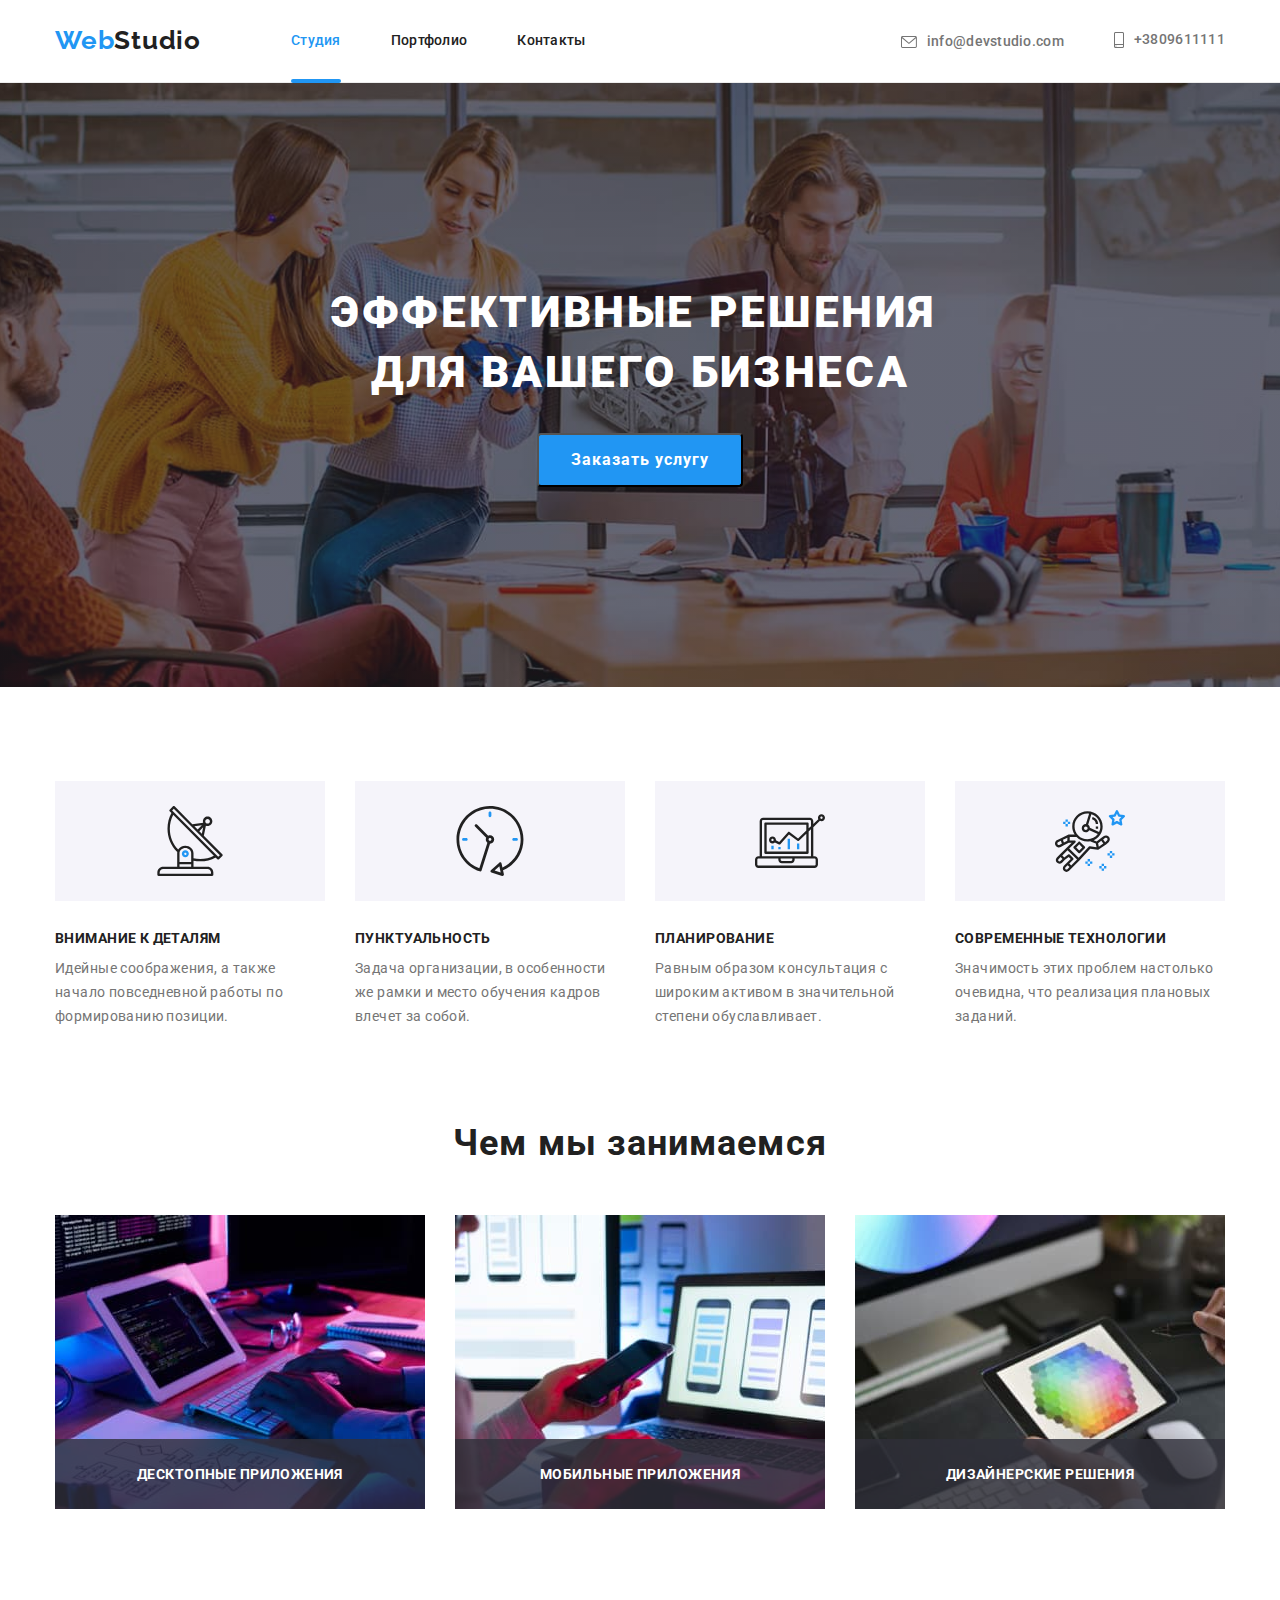
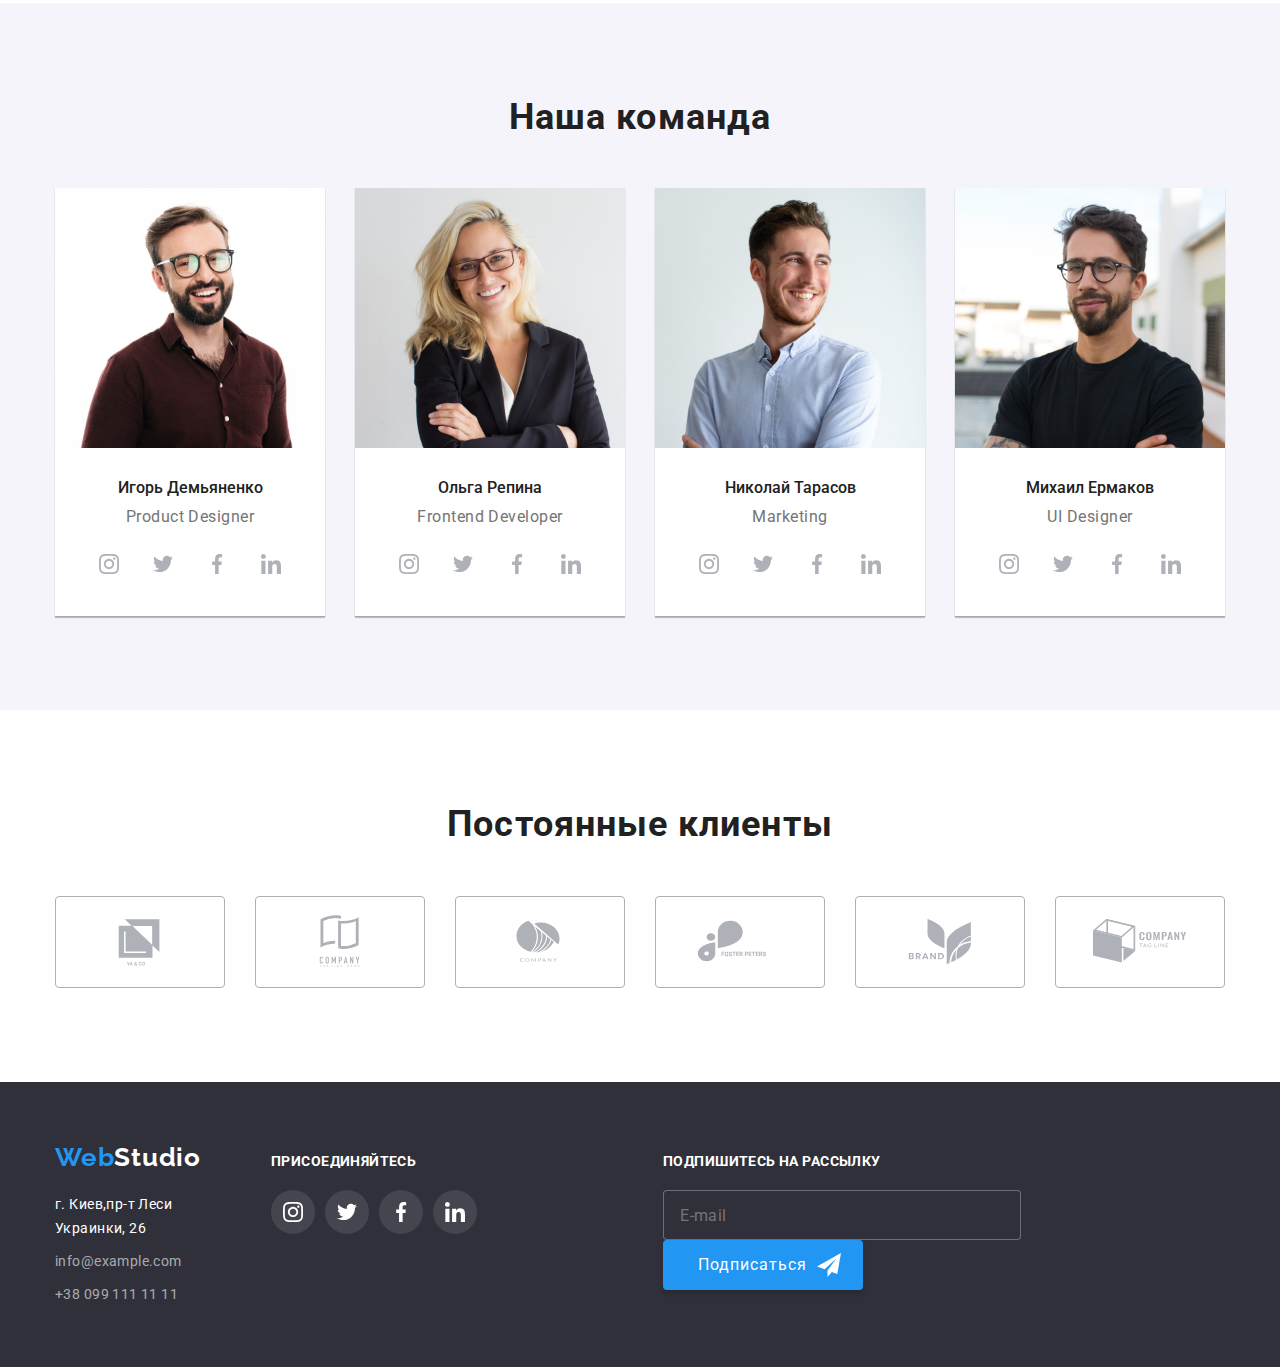
==== index.html @ 2781f8dc "Приводит в порядок код" ====
<!DOCTYPE html>
<html lang="ru">

<head>
    <link rel="stylesheet"
        href="https://fonts.googleapis.com/css2?family=Raleway:wght@700&family=Roboto:wght@400;500;700;900&display=swap" />
    <link rel="stylesheet"
        href="https://cdnjs.cloudflare.com/ajax/libs/modern-normalize/1.1.0/modern-normalize.min.css" />
    <link rel="stylesheet" href="./css/styles.css" />
    <meta charset="UTF-8">
    <meta http-equiv="X-UA-Compatible" content="IE=edge">
    <meta name="viewport" content="width=device-width, initial-scale=1.0">
    <title>Document</title>
</head>

<body>
    <!--Шапка сайта-->
    <header class="header">
        <div class="container container-header">
            <nav class="header-nav">
                <a class="header-link logo link" href="./">
                    <span class="logo-blu" lang="en">Web</span>
                    <span class="logo-black" lang="en">Studio</span></a>
                <ul class="header-one list">
                    <li class="header-list main"> <a class="header-link link link-nav current" href="./index.html">Студия</a>
                    </li>
                    <li class="header-list portfolio"> <a class="header-link link link-nav "
                            href="./portfolio.html">Портфолио</a></li>
                    <li class="header-list contacts"> <a class="header-link link link-nav" href="./contacts.html">Контакты</a>
                    </li>
                </ul>
            </nav>
            <ul class="header-info list">
                <li class="header-infolist">
                    <a class="header-mail link" href="meilto:info@devstudio.com">
                        <svg class="envelope" width="16" height="12">
                            <use href="./images/icons.svg#envelope"></use>
                        </svg>info@devstudio.com
                    </a>
                </li>
                <li class="header-infolist"> <a class="header-tel link" href="tel:+3809611111">
                        <svg class="smartphone" width="10" height="16">
                            <use href="./images/icons.svg#smartphone"></use>
                        </svg>+3809611111
                    </a>
                </li>
            </ul>
        </div>
    </header>

                           <!--Герой-->
    <main>
        <section class="section hero overlay">
            <div class="container "><h1 class="hero-title">Эффективные решения 
для вашего бизнеса</h1>
                <button class="button" type="button" data-modal-open>Заказать услугу</button>
        </div>
        </section>

        <!--Модальное окно-->
        <div class="backdrop is-hidden" data-modal>
            <div class="modal">
                <button class="btn-close" type="button" data-modal-close>
                    <svg class="close-window" width="18" height="18">
                        <use href="./images/icons.svg#close-window"></use>
                    </svg>
                </button>
<form action="#" class="modal-form">
    <p class="modal-title">Оставьте свои данные, мы вам перезвоним</p>
            <div class="modal-form-fild">
    <label for="modal-input-name" class="modal-for-label">Имя</label>
    <span class="input-wrap">
        <input type="text" id="modal-input-name" class="modal-for-input" name="name">
    <svg class="modal-form-icon" width="18" height="18">
        <use href="./images/icons.svg#person-black"></use>
    </svg>
    </span>
</div>
<div class="modal-form-fild">
    <label for="modal-input-tel" class="modal-for-label">Телефон</label>
    <span class="input-wrap">
    <input type="text" id="modal-input-tel" class="modal-for-input" name="tel">
    <svg class="modal-form-icon" width="18" height="18">
        <use href="./images/icons.svg#phone-black"></use>
    </svg>
    </span>
</div>
<div class="modal-form-fild">
    <label for="modal-input-email" class="modal-for-label">Почта</label>
    <span class="input-wrap">
    <input type="text" id="modal-input-email" class="modal-for-input" name="modal-email">
    <svg class="modal-form-icon" width="18" height="18">
        <use href="./images/icons.svg#email-black"></use>
    </svg>
    </span>
</div>
<div class="modal-form-fild">
    <label for="modal-comments" class="modal-for-label">Комментарий</label>
    <textarea name="comment" id="modal-comments" class="modal-for-comment" placeholder="Введите текст" cols="30" rows="10"></textarea>  
</div>
<div class="modal-form-fild policy">
    <input type="checkbox" class="checkbox visually-hidden" name="policy" id="check">
    <label for="check" class="label-check"> 
        <span class="check-icon">
            <svg class="modal-form-icon-check" width="11" height="8">
                <use href="./images/icons.svg#icon-check"></use>
            </svg>
            </span>Соглашаюсь с рассылкой и принимаю<a href="" class="policy-link"> Условия договора </a>
            </label>
</div>
<button class="btn-submit-modal" type="submit">
    <span class="btn-text-modal">Отправить</span>
</button>
</form>
            </div> 
    </div>
                        <!--Секции-->
        <section class="section best">
            <div class="container ">
                <h2 hidden class="title-best">Почему мы лучшие</h2>
            <ul class="best-work list">
                <li class="list-details best-list">
                    <div class="anten">
                        <svg class="anten-logo">
                            <use href="./images/icons.svg#antenna"></use>
                        </svg>
                    </div>
                    <h3 class="details third-title">Внимание к деталям</h3>
                    <p class="best-idea main-text">Идейные соображения, а также начало повседневной работы по формированию позиции.</p>
                </li>
                <li class="punctuality-list best-list">
                    <div class="time">
                        <svg class="time-logo">
                            <use href="./images/icons.svg#clock"></use>
                        </svg>
                    </div>
                    <h3 class="punctuality-title third-title">Пунктуальность</h3>
                    <p class="text-task main-text">Задача организации, в особенности же рамки и место обучения кадров влечет за собой.</p>
                </li>
                <li class="planning-list best-list">
                    <div class="computer">
                        <svg class="computer-logo">
                            <use href="./images/icons.svg#diagram"></use>
                        </svg>
                    </div>
                    <h3 class="planning-title third-title">Планирование</h3>
                    <p class="text-consultation main-text">Равным образом консультация с широким активом в значительной степени обуславливает.</p>
                </li>
                <li class="technologies-list best-list">
                    <div class="astronavt">
                        <svg class="astronavt-logo">
                            <use href="./images/icons.svg#astronaut"></use>
                        </svg>
                    </div>
                    <h3 class="technologies-title third-title">Современные технологии</h3>
                    <p class="text-obviously main-text">Значимость этих проблем настолько очевидна, что реализация плановых заданий.</p>
                </li>
            </ul>
            </div>
        </section>
        <!--       Чем мы занимаемся-->
        <section class="section about ">
            <div class=" container"><h2 class="about-title secondary-title">Чем мы занимаемся</h2>
            <ul class="about-list list">
                <li class="photo photo-desktop">
                    <img src="./images/img-1.jpg" alt="Программист пишет код" width="370" height="294">
                    <div class="desktop">
                        <p class="desktop-apps">Десктопные приложения</p>
                    </div>
                </li>
                <li class="photo photo-mobile">
                        <img src="./images/img-2.jpg" alt="Код адаптируют к мобильному приложению" width="370" height="294">
                    <div class="desktop">
                        <p class="desktop-apps">Мобильные приложения</p>
                    </div>
                </li>
                <li class="photo photo-disign">
                        <img src="./images/img-3.jpg" alt="Дизайнер проводит оформление контента" width="370" height="294">
                    <div class="desktop">
                        <p class="desktop-apps">Дизайнерские решения</p>
                    </div>
                </li>
            </ul>
            </div>
        </section>
        <!--         Наша команда          -->
        <section class=" section team">
            <div class="container"><h2 class="our-team secondary-title">Наша команда</h2>
            <ul class="team-list list">
                <li class="dude">
                    <img src="./images/img-4.jpg" alt="Молодой парень в очках с бородой" width="270" height="260">
                    <div class="block">
                        <h3 class="team-title">Игорь Демьяненко</h3>
                    <p lang="en" class="text-team">Product Designer</p>
                    <ul class="social-team list">
<li class="social">
    <a class="logo-link link" href="">
        <svg class="inlogo">
            <use href="./images/icons.svg#instagram"></use>
        </svg>
    </a>
</li>
<li class="social">
    <a class="logo-link link" href=""><svg class="inlogo">
        <use href="./images/icons.svg#twitter"></use>
    </svg></a>
</li>
<li class="social">
    <a class="logo-link link" href=""><svg class="inlogo">
        <use href="./images/icons.svg#facebook"></use>
    </svg></a>
</li>
<li class="social">
    <a class="logo-link link" href=""><svg class="inlogo">
        <use href="./images/icons.svg#linkedin"></use>
    </svg></a>
</li>
                    </ul>
                </div>
                </li>
                <li class="dude">
                    <img src="./images/img-5.jpg" alt="Молодая девушка улыбается" width="270" height="260">
                    <div class="block">
                        <h3 class="team-title"> Ольга Репина</h3>
                    <p lang="en" class="text-team">Frontend Developer</p>
                <ul class="social-team list">
                    <li class="social">
                        <a class="logo-link link" href="">
                            <svg class="inlogo">
                                <use href="./images/icons.svg#instagram"></use>
                            </svg>
                        </a>
                    </li>
                    <li class="social">
                        <a class="logo-link link" href=""><svg class="inlogo">
                                <use href="./images/icons.svg#twitter"></use>
                            </svg></a>
                    </li>
                    <li class="social">
                        <a class="logo-link link" href=""><svg class="inlogo">
                                <use href="./images/icons.svg#facebook"></use>
                            </svg></a>
                    </li>
                    <li class="social">
                        <a class="logo-link link" href=""><svg class="inlogo">
                                <use href="./images/icons.svg#linkedin"></use>
                            </svg></a>
                    </li>
                </ul>
                </div>
                </li>
                <li class="dude">
                    <img src="./images/img-6.jpg" alt="Молодой парень в голубой рубашке" width="270" height="260">
                    <div class="block">
                        <h3 class="team-title"> Николай Тарасов</h3>
                    <p lang="en" class="text-team">Marketing</p>
                    <ul class="social-team list">
                        <li class="social">
                            <a class="logo-link link" href="">
                                <svg class="inlogo">
                                    <use href="./images/icons.svg#instagram"></use>
                                </svg>
                            </a>
                        </li>
                        <li class="social">
                            <a class="logo-link link" href=""><svg class="inlogo">
                                    <use href="./images/icons.svg#twitter"></use>
                                </svg></a>
                        </li>
                        <li class="social">
                            <a class="logo-link link" href=""><svg class="inlogo">
                                    <use href="./images/icons.svg#facebook"></use>
                                </svg></a>
                        </li>
                        <li class="social">
                            <a class="logo-link link" href=""><svg class="inlogo">
                                    <use href="./images/icons.svg#linkedin"></use>
                                </svg></a>
                        </li>
                    </ul>
                </div>
            </li>
                    <li class="dude">
                        <img src="./images/img-7.jpg" alt="Молодой парень в черной футболке загадочно улыбается" width="270" height="260">
                    <div class="block">
                        <h3 class="team-title"> Михаил Ермаков</h3>
                        <p lang="en" class="text-team">UI Designer</p>
                        <ul class="social-team list">
                            <li class="social">
                                <a class="logo-link link" href="">
                                    <svg class="inlogo">
                                        <use href="./images/icons.svg#instagram"></use>
                                    </svg>
                                </a>
                            </li>
                            <li class="social">
                                <a class="logo-link link" href=""><svg class="inlogo">
                                        <use href="./images/icons.svg#twitter"></use>
                                    </svg></a>
                            </li>
                            <li class="social">
                                <a class="logo-link link" href=""><svg class="inlogo">
                                        <use href="./images/icons.svg#facebook"></use>
                                    </svg></a>
                            </li>
                            <li class="social">
                                <a class="logo-link link" href=""><svg class="inlogo">
                                        <use href="./images/icons.svg#linkedin"></use>
                                    </svg></a>
                            </li>
                        </ul>
                    </div>    
                    </li>
                    </ul>
                    </div>
        </section>
                    <!-- Постоянные клиенты -->
        <section class="section clients">
            <div class="container regular-clients">
                <h2 class="regular secondary-title">Постоянные клиенты</h2>
                <ul class="customers-list list">
                    <li class="icon">
                        <a class="icon-link link" href="">
                            <svg class="inlogo-company">
                                <use href="./images/icons.svg#company1"></use>
                            </svg>
                        </a>
                    </li>
                    <li class="icon">
                        <a class="icon-link link" href=""><svg class="inlogo-company">
                            <use href="./images/icons.svg#company2"></use>
                        </svg></a>
                    </li>
                    <li class="icon">
                        <a class="icon-link link" href=""><svg class="inlogo-company">
                            <use href="./images/icons.svg#company3"></use>
                        </svg></a>
                    </li>
                    <li class="icon">
                        <a class="icon-link" href=""><svg class="inlogo-company">
                            <use href="./images/icons.svg#company4"></use>
                        </svg></a>
                    </li>
                    <li class="icon">
                        <a class="icon-link link" href=""><svg class="inlogo-company">
                            <use href="./images/icons.svg#company5"></use>
                        </svg></a>
                    </li>
                    <li class="icon">
                        <a class="icon-link link" href=""><svg class="inlogo-company">
                            <use href="./images/icons.svg#company6"></use>
                        </svg></a>
                    </li>
                </ul>
            </div>
        </section>
    </main>
                              <!--Подвал-->
    <footer class="footer">
        <div class="container footer-block">
            <div class="contacts"><a class="footer-linklogo link" href="./"> <span class="logo-blu"
                        lang="en">Web</span><span class="logo-white" lang="en">Studio</span></a>
                <address class="footer-contacts">
                    <ul class="contacts-list list">
                        <li class="footer-list">
                            <a class="footer-map link" href="https://goo.gl/maps/ZagJUW4YwhbjQDQ17" target="_blank"
                                rel="noopener noreferrer">г. Киев,пр-т Леси Украинки, 26</a>
                        </li>
                        <li class="footer-list">
                            <a class="footer-mail link" href="mailto:info@example.com">info@example.com</a>
                        </li>
                        <li class="footer-list">
                            <a class="footer-tel link" href="tel:+380991111111">+38 099 111 11 11</a>
                        </li>
                    </ul>
                </address>
            </div>
            <div class="social-footer">
                <p class="appeal">Присоединяйтесь</p>
                <ul class="social-list list">
                    <li class="social-footer-list">
                        <a class="footer-logo-link link" href="https://instagram.com" target="_blank"
                            rel="noopener noreferrer"><svg class="inlogo">
                                <use href="./images/icons.svg#instagram"></use>
                            </svg></a>
                    </li>
                    <li class="social-footer-list">
                        <a class="footer-logo-link twitter link" href="https://twitter.com"><svg class="inlogo">
                                <use href="./images/icons.svg#twitter"></use>
                            </svg></a>
                    </li>
                    <li class="social-footer-list">
                        <a class="footer-logo-link link" href="https://facebook.com"><svg class="inlogo">
                                <use href="./images/icons.svg#facebook"></use>
                            </svg></a>
                    </li>
                    <li class="social-footer-list">
                        <a class="footer-logo-link link" href="https://www.linkedin.com" target="_blank"
                            rel="noopener noreferrer"><svg class="inlogo">
                                <use href="./images/icons.svg#linkedin"></use>
                            </svg></a>
                    </li>
                </ul>
            </div>
            <div class="join">
                <p class="join-up">Подпишитесь на рассылку</p>
                <form class="signup" name="signup_form" autocomplete="off">
                    <div class="form-fild">
                   <input class="email-input" id="input-email" type="email" name="email" placeholder="E-mail" />
                    <button class="btn-submit" type="submit">
                        <span class="btn-text">Подписаться<svg class="fly" width="24" height="24">
                            <use href="./images/icons.svg#icon-send"></use>
                        </svg>
                        </span>
                    </button>
                    </div>
                </form>
        </div>
        </div>
    </footer>
    
     <script src="./js/modal.js">
    </script>   
    
    
</body>

</html>
---- css/styles.css ----
:root {
  --secondary-title-color: #212121;
  --main-text-color: #757575;
  --main-akcent-color: #2196f3;
}

body {
  font-family: 'Roboto', 'Erial';
  color: #212121;
}

h1,
h2,
h3,
p {
  margin: 0px;
}
img {
  display: block;
  max-width: 100%;
  height: auto;
}

.visually-hidden {
  position: absolute;
  width: 1px;
  height: 1px;
  margin: -1px;
  padding: 0;
  overflow: hidden;
  border: 0;
  clip: rect(0, 0, 0, 0);
}
.list {
  list-style: none;
  padding: 0px;
  margin: 0px;
}
.link {
  text-decoration: none;
}
.secondary-title {
  font-weight: bold;
  font-size: 36px;
  line-height: 1.16;
  text-align: center;
  letter-spacing: 0.03em;
  color: var(--secondary-title-color);
}
.main-text {
  margin-top: 0px;
  margin-bottom: 0px;
  font-size: 14px;
  line-height: 1.71;
  letter-spacing: 0.03em;
  color: var(--main-text-color);
}
.third-title {
  margin-top: 0px;
  margin-bottom: 10px;
  font-weight: bold;
  font-size: 14px;
  line-height: 1.14;
  letter-spacing: 0.03em;
  text-transform: uppercase;
  color: var(--secondary-title-color);
}
/*--------------------------HEADER------------------------*/
.logo-blu {
  font-family: 'Raleway', 'Sans-serif';
  font-weight: bold;
  font-size: 26px;
  line-height: 1.19;
  letter-spacing: 0.03em;
  color: #2196f3;
  transition-property: color;
  transition-duration: 250ms;
  transition-timing-function: cubic-bezier(0.4, 0, 0.2, 1);
}
.logo-blu:hover,
.logo-blu:focus {
  color: #212121;
}
.logo-black {
  font-family: 'Raleway', 'Sans-serif';
  font-weight: bold;
  font-size: 26px;
  line-height: 1.19;
  letter-spacing: 0.03em;
  color: #212121;
  transition-property: color;
  transition-duration: 250ms;
  transition-timing-function: cubic-bezier(0.4, 0, 0.2, 1);
}
.logo-black:hover,
.logo-black:focus {
  color: var(--main-akcent-color);
}

.header-link {
  display: block;
  font-weight: 500;
  font-size: 14px;
  line-height: 1.14;
  letter-spacing: 0.02em;
  color: #212121;
  transition-property: color;
  transition-duration: 250ms;
  transition-timing-function: cubic-bezier(0.4, 0, 0.2, 1);
}
.header-link:hover,
.header-link:focus {
  color: var(--main-akcent-color);
}
.main,
.portfolio,
.contacts {
  position: relative;
}

.current {
  color: var(--main-akcent-color);
}

.current::after {
  content: '';
  display: block;
  position: absolute;
  bottom: -2px;
  width: 100%;
  height: 4px;
  margin-top: 28px;
  background-color: #2196f3;
  border-radius: 2px;
}

.header-mail,
.header-tel {
  display: flex;
  align-items: center;
  padding-top: 32px;
  padding-bottom: 32px;
  font-weight: 500;
  font-size: 14px;
  line-height: 1.14;
  letter-spacing: 0.02em;
  color: #757575;
  transition-property: color;
  transition-duration: 250ms;
  transition-timing-function: cubic-bezier(0.4, 0, 0.2, 1);
}

.header-mail:hover,
.header-mail:focus,
.header-tel:hover,
.header-tel:focus {
  color: var(--main-akcent-color);
}

.logo {
  display: flex;
  margin-left: 0px;
  margin-right: 90px;
  padding-top: 24px;
  padding-bottom: 25px;
}

.link-nav {
  padding-top: 32px;
  padding-bottom: 32px;
}

.header-one {
  display: flex;
}

.header-list:not(:last-child) {
  margin-right: 50px;
}

.header-info {
  display: flex;
  margin-left: auto;
  align-items: baseline;
}

.header-infolist:not(:last-child) {
  margin-right: 50px;
}

.header-nav {
  display: flex;
  align-items: center;
}

.container-header {
  display: flex;
}

.header {
  border-bottom: 1px solid #ececec;
}
.envelope {
  /*width: 16px;
  height: 12px;*/
  fill: currentColor;
  margin-right: 10px;
}
.smartphone {
  /*width: 10px;
  height: 16px;*/
  fill: currentColor;
  margin-right: 10px;
}
/*--------------------------HERO--------------------------*/
.section.hero {
  text-align: center;

  padding-top: 200px;
  padding-bottom: 200px;
}

.overlay {
  max-width: 1600px;
  margin-left: auto;
  margin-right: auto;
  background-color: #2f303a;
  background-repeat: no-repeat;
  background-image: linear-gradient(rgba(47, 48, 58, 0.4), rgba(47, 48, 58, 0.4)),
    url(../images/Hero.jpg);
  background-position: center;
  background-size: cover;
}

.hero-title {
  margin-top: 0px;
  margin-bottom: 30px;
  min-width: 696px;
  height: 120px;
  font-weight: 900;
  font-size: 44px;
  line-height: 1.36;

  letter-spacing: 0.06em;
  text-transform: uppercase;
  white-space: pre-wrap;
  text-align: center;
  color: #ffffff;

  /*background-color: orange;*/
}

.button {
  font-weight: bold;
  font-size: 16px;
  line-height: 1.88;
  align-items: center;
  text-align: center;
  letter-spacing: 0.06em;
  color: #ffffff;
  background-color: var(--main-akcent-color);
  cursor: pointer;
  border-radius: 4px;
  padding: 10px 32px;
  min-width: 200px;
  transition-property: color;
  transition-duration: 250ms;
  transition-timing-function: cubic-bezier(0.4, 0, 0.2, 1);
}

.button:hover,
.button:focus {
  background-color: #188ce8;
}

/*-------------------modal window*/

.backdrop {
  position: fixed;
  top: 50%;
  left: 50%;
  transform: translate(-50%, -50%);
  width: 100%;
  height: 100%;
  background-color: rgba(0, 0, 0, 0.2);
  z-index: 2;
  opacity: 1;
  transition: opacity 250ms cubic-bezier(0.4, 0, 0.2, 1);
}

.backdrop.is-hidden {
  visibility: hidden;
  opacity: 0;
  pointer-events: none;
}

.backdrop.is-hidden .modal {
  transform: translate(-50%, -50%) scale(0.1);
}

.modal {
  position: absolute;
  top: 50%;
  left: 50%;
  transform: translate(-50%, -50%) scale(1);
  padding: 40px;
  width: 528px;
  margin: auto;
  background-color: #ffffff;
  border: 1px solid rgba(0, 0, 0, 0, 1);
  border-radius: 4px;
  box-shadow: 0px 1px 3px rgba(0, 0, 0, 0.12), 0px 1px 1px rgba(0, 0, 0, 0.14),
    0px 2px 1px rgba(0, 0, 0, 0.2);
  transition: transform 250ms cubic-bezier(0.4, 0, 0.2, 1);
  opacity: 1;
}
.btn-close {
  position: absolute;
  display: flex;
  width: 30px;
  height: 30px;
  justify-content: center;
  align-items: center;
  top: 8px;
  right: 8px;
  background-color: #ffffff;
  border: 1px solid rgba(0, 0, 0, 0.1);
  border-radius: 50%;
  cursor: pointer;
}
.close-window {
  fill: rgba(0, 0, 0, 1);
  transition: fill 250ms cubic-bezier(0.4, 0, 0.2, 1);
}

.btn-close:hover > .close-window,
.btn-close:focus > .close-window {
  fill: var(--main-akcent-color);
}

.modal-title {
  margin-bottom: 12px;
  font-family: Roboto;
  font-style: normal;
  font-weight: bold;
  font-size: 20px;
  line-height: 1.15;
  text-align: center;
  letter-spacing: 0.03em;
  color: #212121;
}

.modal-form-fild {
  margin-bottom: 10px;
}

.modal-form-fild.policy {
  margin-bottom: 30px;
}

.modal-for-label {
  display: block;
  margin-bottom: 4px;
  font-size: 12px;
  line-height: 1.17;
  letter-spacing: 0.01em;
  color: #757575;
}

.modal-for-input {
  width: 100%;
  height: 40px;
  padding-left: 42px;
  border: 1px solid rgba(33, 33, 33, 0.2);
  border-radius: 4px;
  transition: border-color 250ms cubic-bezier(0.4, 0, 0.2, 1),
    outline 250ms cubic-bezier(0.4, 0, 0.2, 1);
}

.modal-form-icon {
  position: absolute;
  left: 15px;
  top: 50%;
  transform: translateY(-50%);
}

.input-wrap {
  display: block;
  position: relative;
}
.modal-for-comment {
  width: 100%;
  min-height: 96px;
  height: 40px;
  padding-left: 16px;
  padding-top: 12px;
  border: 1px solid rgba(33, 33, 33, 0.2);
  border-radius: 4px;
  resize: none;
  transition: border-color 250ms cubic-bezier(0.4, 0, 0.2, 1),
    outline 250ms cubic-bezier(0.4, 0, 0.2, 1);
}
.modal-for-comment::placeholder {
  font-size: 12px;
  line-height: 1.67;
  letter-spacing: 0.01em;
  color: rgba(117, 117, 117, 0.5);
}
.label-check {
  display: flex;
  align-items: center;
  justify-content: center;
  font-size: 14px;
  line-height: 1.71;
  letter-spacing: 0.03em;
  color: #757575;
}
.policy-link {
  margin-left: 3px;
  font-size: 14px;
  line-height: 1.71;
  letter-spacing: 0.03em;
  color: var(--main-akcent-color);
}
.check-icon {
  display: flex;
  align-items: center;
  justify-content: center;
  width: 15px;
  height: 15px;
  border: 2px solid #000000;
  border-radius: 2px;
  margin-right: 5px;
}

.checkbox:checked + .label-check > .check-icon {
  background-color: var(--main-akcent-color);
  border: none;
}

.btn-submit-modal {
  display: block;
  margin: 0 auto;
  padding: 0;
  width: 200px;
  height: 50px;
  background: #2196f3;
  box-shadow: 0px 4px 4px rgba(0, 0, 0, 0.15);
  border-radius: 4px;
  border: none;
  cursor: pointer;
  transition: background-color 250ms cubic-bezier(0.4, 0, 0.2, 1),
    box-shadow 250ms cubic-bezier(0.4, 0, 0.2, 1);
}

.btn-text-modal {
  font-size: 16px;
  line-height: 1.87;
  text-align: center;
  letter-spacing: 0.06em;
  color: #ffffff;
}

.btn-submit-modal:hover,
.btn-submit-modal:focus {
  background: #188ce8;
  box-shadow: 0px 4px 4px rgba(0, 0, 0, 0.15);
}

.modal-form-icon {
  transition: fill 250ms cubic-bezier(0.4, 0, 0.2, 1);
}

.modal-for-input:focus {
  border-color: var(--main-akcent-color);
  outline: none;
}
.modal-for-input:focus-within + .modal-form-icon {
  fill: var(--main-akcent-color);
}

.modal-for-comment:focus {
  border-color: var(--main-akcent-color);
  outline: none;
}
/*--------------------section best------------------------*/
.section {
  padding-top: 94px;
  padding-bottom: 94px;
}
.best {
  padding-bottom: 0px;
}

.best-list {
  width: 270px;
}
.anten,
.time,
.computer,
.astronavt {
  display: flex;
  background-color: #f5f4fa;
  height: 120px;
  margin-bottom: 30px;
  justify-content: center;
  align-items: center;
}
.anten-logo,
.time-logo,
.astronavt-logo,
.computer-logo {
  width: 70px;
  height: 70px;
}

.best-work {
  display: flex;
}
.best-list + .best-list {
  margin-left: 30px;
}
/*-------------------section about------------------*/

.about-title.secondary-title {
  margin-top: 0px;
  margin-bottom: 50px;
}

.about-list {
  display: flex;
}

.photo {
  width: 370px;
}

.photo + .photo {
  margin-left: 30px;
}
.photo-desktop,
.photo-mobile,
.photo-disign {
  position: relative;
}
.desktop {
  position: absolute;
  bottom: 0;
  width: 100%;
  height: 70px;
  background-color: rgba(47, 48, 58, 0.8);
}
.desktop-apps {
  padding-top: 27px;
  padding-bottom: 27px;
  font-weight: bold;
  font-size: 14px;
  line-height: 16, 41;
  text-align: center;
  letter-spacing: 0.03em;
  text-transform: uppercase;

  color: #ffffff;
}
/*-------------------section team------------------*/
.our-team.secondary-title {
  margin-top: 0px;
  margin-bottom: 50px;
}

.team {
  background-color: #f5f4fa;
}
.team-title {
  margin-top: 0px;
  margin-bottom: 10px;
  font-weight: 500;
  font-size: 16px;
  line-height: 1.19;
  letter-spacing: 0.03em color var(--secondary-title-color);
}

.text-team {
  margin-top: 0px;
  margin-bottom: 16px;
  font-size: 16px;
  line-height: 1.19;
  letter-spacing: 0.03em;
  color: var(--main-text-color);
}

.team-list {
  display: flex;
}

.dude + .dude {
  margin-left: 30px;
}

.dude {
  text-align: center;
  width: 270px;
  box-shadow: 0 2px 1px 0 rgb(0 0 0 / 20%), 0 1px 1px 0 rgb(0 0 0 / 14%);
}

.block {
  padding: 30px;
  background-color: rgba(255, 255, 255, 1);
}

.social-team {
  display: flex;
  justify-content: center;
}
.social {
  width: 44px;
  height: 44px;
}

.logo-link {
  width: 100%;
  height: 100%;
  display: flex;
  border-radius: 50%;
  justify-content: center;
  align-items: center;
  fill: #afb1b8;
  background-color: #ffffff;
  transition: background-color 250ms cubic-bezier(0.4, 0, 0.2, 1);
}

.logo-link:hover,
.logo-link:focus {
  background-color: var(--main-akcent-color);
}

.logo-link:hover .inlogo,
.logo-link:focus .inlogo {
  fill: #ffffff;
}

.social + .social {
  margin-left: 10px;
}
.inlogo {
  width: 20px;
  height: 20px;
  transition: fill 250ms cubic-bezier(0.4, 0, 0.2, 1);
}
/*---------------------regular clients-------*/
.icon {
  width: 170px;
  height: 92px;
}

.icon + .icon {
  margin-left: 30px;
}

.customers-list {
  display: flex;
  justify-content: center;
}

.regular {
  margin-bottom: 50px;
}
.inlogo-company {
  width: 106px;
  height: 60px;
}
.icon-link {
  width: 100%;
  height: 100%;
  display: flex;
  justify-content: center;
  align-items: center;
  fill: #afb1b8;
  border: 1px solid #afb1b8;
  border-radius: 4px;
  transition: fill 250ms cubic-bezier(0.4, 0, 0.2, 1),
    border-color 250ms cubic-bezier(0.4, 0, 0.2, 1);
}

.icon-link:hover,
.icon-link:focus {
  fill: var(--main-akcent-color);
  border-color: var(--main-akcent-color);
}
/*--------------------------FOOTER------------------------*/
.footer {
  padding-top: 60px;
  padding-bottom: 60px;
  background-color: #2f303a;
}

.logo-white {
  font-family: 'Raleway', sans-serif;
  font-weight: bold;
  font-size: 26px;
  line-height: 1.19;
  letter-spacing: 0.03em;
  color: #ffffff;
  transition: color 250ms cubic-bezier(0.4, 0, 0.2, 1);
}
.logo-white:hover,
.logo-white:focus {
  color: var(--main-akcent-color);
}
.footer-map {
  font-style: normal;
  font-size: 14px;
  line-height: 1.71;
  letter-spacing: 0.03em;
  color: #ffffff;
  transition: color 250ms cubic-bezier(0.4, 0, 0.2, 1);
}

.footer-mail,
.footer-tel {
  font-style: normal;
  font-size: 14px;
  line-height: 1.71;
  letter-spacing: 0.03em;
  color: rgba(255, 255, 255, 0.6);
  transition: color 250ms cubic-bezier(0.4, 0, 0.2, 1);
}

.footer-map:focus,
.footer-map:hover,
.footer-mail:hover,
.footer-mail:focus,
.footer-tel:hover,
.footer-tel:focus {
  color: var(--main-akcent-color);
}

.footer-linklogo {
  display: block;
  margin-bottom: 20px;
}

.footer-list:not(:last-child) {
  display: block;
  margin-bottom: 9px;
}
.appeal {
  margin-bottom: 20px;
  font-family: Roboto;
  font-style: normal;
  font-weight: bold;
  font-size: 14px;
  line-height: 1.14;
  letter-spacing: 0.03em;
  text-transform: uppercase;

  color: #ffffff;
}
.container.footer-block {
  display: flex;
  align-items: baseline;
}
.social-footer {
  margin-left: 70px;
}

.social-list {
  display: flex;
  justify-content: flex-start;
}

.social-footer-list {
  width: 44px;
  height: 44px;
}
.social-footer-list:not(:last-child) {
  margin-right: 10px;
}

.footer-logo-link {
  width: 100%;
  height: 100%;
  display: flex;
  border-radius: 50%;
  justify-content: center;
  align-items: center;
  fill: #ffffff;
  background-color: rgba(255, 255, 255, 0.1);
  transition: background-color 250ms cubic-bezier(0.4, 0, 0.2, 1);
}
.footer-logo-link:hover,
.footer-logo-link:focus {
  background-color: var(--main-akcent-color);
}
/*----------------Футер-форма------------*/

.join {
  width: 100%;
  height: 86px;
  margin-right: 0;
  margin-left: 93px;
}
.join-up {
  margin-bottom: 20px;
  margin-left: 93px;
  font-weight: bold;
  font-size: 14px;
  line-height: 1.14;
  letter-spacing: 0.03em;
  text-transform: uppercase;
  color: #ffffff;
}
.form-fild input {
  margin: 0;
  padding-left: 16px;
  padding-right: 16px;
  font-size: 16px;
  line-height: 1.25;
  letter-spacing: 0.03em;
  color: rgba(255, 255, 255, 0.6);
}
.form-fild {
  position: relative;
  margin-right: 0;
  margin-left: 93px;
}

.email-input {
  width: 358px;
  height: 50px;
  border: 1px solid rgba(255, 255, 255, 0.3);
  box-shadow: (0px 4px 4px rgba(0, 0, 0, 0.15));
  border-radius: 4px;
  background-color: #2f303a;
  outline: none;
  font-size: 16px;
  line-height: 1.25;
  letter-spacing: 0.03em;
  color: rgba(255, 255, 255, 0.6);
}

.btn-submit {
  width: 200px;
  height: 50px;
  background: #2196f3;
  box-shadow: 0px 4px 4px rgba(0, 0, 0, 0.15);
  border-radius: 4px;
  border: none;
  cursor: pointer;
}

.btn-text {
  padding-left: 29px;
  font-size: 16px;
  line-height: 1.87;
  display: flex;
  align-items: center;
  text-align: center;
  letter-spacing: 0.06em;
  color: #ffffff;
}
.fly {
  margin-left: 10px;
}
/*----------------------Портфолио--------------------*/
.btn {
  font-weight: 500;
  font-size: 16px;
  line-height: 1.62;
  text-align: center;
  letter-spacing: 0.03em;
  background-color: #f5f4fa;
  color: #212121;
  cursor: pointer;
  border-radius: 4px;
  min-width: 73px;
  padding: 6px 22px;
  border: 0;
  transition: color 250ms cubic-bezier(0.4, 0, 0.2, 1),
    background-color 250ms cubic-bezier(0.4, 0, 0.2, 1),
    box-shadow 250ms cubic-bezier(0.4, 0, 0.2, 1);
}

.btn:hover,
.btn:focus {
  color: #ffffff;
  background-color: var(--main-akcent-color);
  box-shadow: 0 4px 4px 0 rgba(0, 0, 0, 0.25);
}

.title-portfolio {
  font-weight: bold;
  font-size: 18px;
  line-height: 2;
  letter-spacing: 0.06em;
  color: #212121;
}

.text-portfolio {
  font-size: 16px;
  line-height: 1.87;
  letter-spacing: 0.03em;
  color: #757575;
}
.link-portfolio {
  transition: color 250ms cubic-bezier(0.4, 0, 0.2, 1);
}
.link-portfolio:hover {
  color: var(--main-akcent-color);
}
.workslist {
  display: flex;
  justify-content: center;
  margin-bottom: 50px;
}
.filter + .filter {
  margin-left: 8px;
}
.filters {
  padding-top: 6px;
  padding-bottom: 22px;
}
/*----------03 модуль------------*/
.container {
  width: 1200px;
  margin: 0 auto;
  padding-left: 15px;
  padding-right: 15px;
  /*outline: 2px solid orange;*/
}

/*--------------------сетка портфолио------------*/

.portfolio-list {
  display: flex;
  flex-wrap: wrap;
}
.item {
  flex-basis: calc((100% - 60px) / 3);
  margin-right: 30px;
  margin-bottom: 30px;
}
.item:nth-child(3n) {
  margin-right: 0;
}

.item:nth-last-child(-n + 3) {
  margin-bottom: 0;
}
.pics {
  display: block;
  transition: box-shadow 250ms cubic-bezier(0.4, 0, 0.2, 1);
}
.pics:hover {
  box-shadow: 1px 4px 6px 0 rgba(0, 0, 0, 0.16), 0 4px 4px 0 rgba(0, 0, 0, 0.06),
    0 1px 1px 0 rgba(0, 0, 0, 0.12);
}
.pictures {
  margin-bottom: 0px;
}
.title-portfolio {
  margin-bottom: 4px;
}
.card-content {
  padding-top: 20px;
  padding-right: 24px;
  padding-bottom: 20px;
  padding-left: 24px;
  border-right: 1px solid #eeeeee;
  border-bottom: 1px solid #eeeeee;
  border-left: 1px solid #eeeeee;
}
/*позиционирование абзаца внутри карточки*/
.relative {
  position: relative;
  display: flex;
  justify-content: center;
  align-items: center;
  width: 370px;
  height: 294px;
  overflow: hidden;
}

.relative::before {
  display: inline-block;
  position: absolute;
  content: '';
  width: 100%;
  height: 100%;
  background-color: rgba(33, 150, 243, 0.9);
  opacity: 0;
  transform: translatey(100%);
  transition: transform 250ms cubic-bezier(0.4, 0, 0.2, 1);
}

.pics:hover .relative::before {
  opacity: 1;
  transform: translatey(0);
}

.pics:focus .relative::before {
  opacity: 1;
  transform: translatey(0);
}

.prgf {
  position: absolute;
  display: flex;
  justify-content: center;
  align-items: center;
  width: 100%;
  height: 100%;
  text-align: left;
  padding-top: 63px;
  padding-right: 24px;
  padding-bottom: 63px;
  padding-left: 24px;
  margin: 0;
  /*transform: translate(-50%, -50%);*/
  width: 100%;
  height: 100%;
  font-size: 18px;
  line-height: 1.56;
  letter-spacing: 0.03em;
  color: #ffffff;
  opacity: 0;
  overflow: auto;
  transform: translatey(100%);
  transition: transform 250ms cubic-bezier(0.4, 0, 0.2, 1);
}

.pics:hover .prgf {
  opacity: 1;
  transform: translatey(0);
}

.pics:focus .prgf {
  opacity: 1;
  transform: translatey(0);
  transition: transform 250ms cubic-bezier(0.4, 0, 0.2, 1);
}
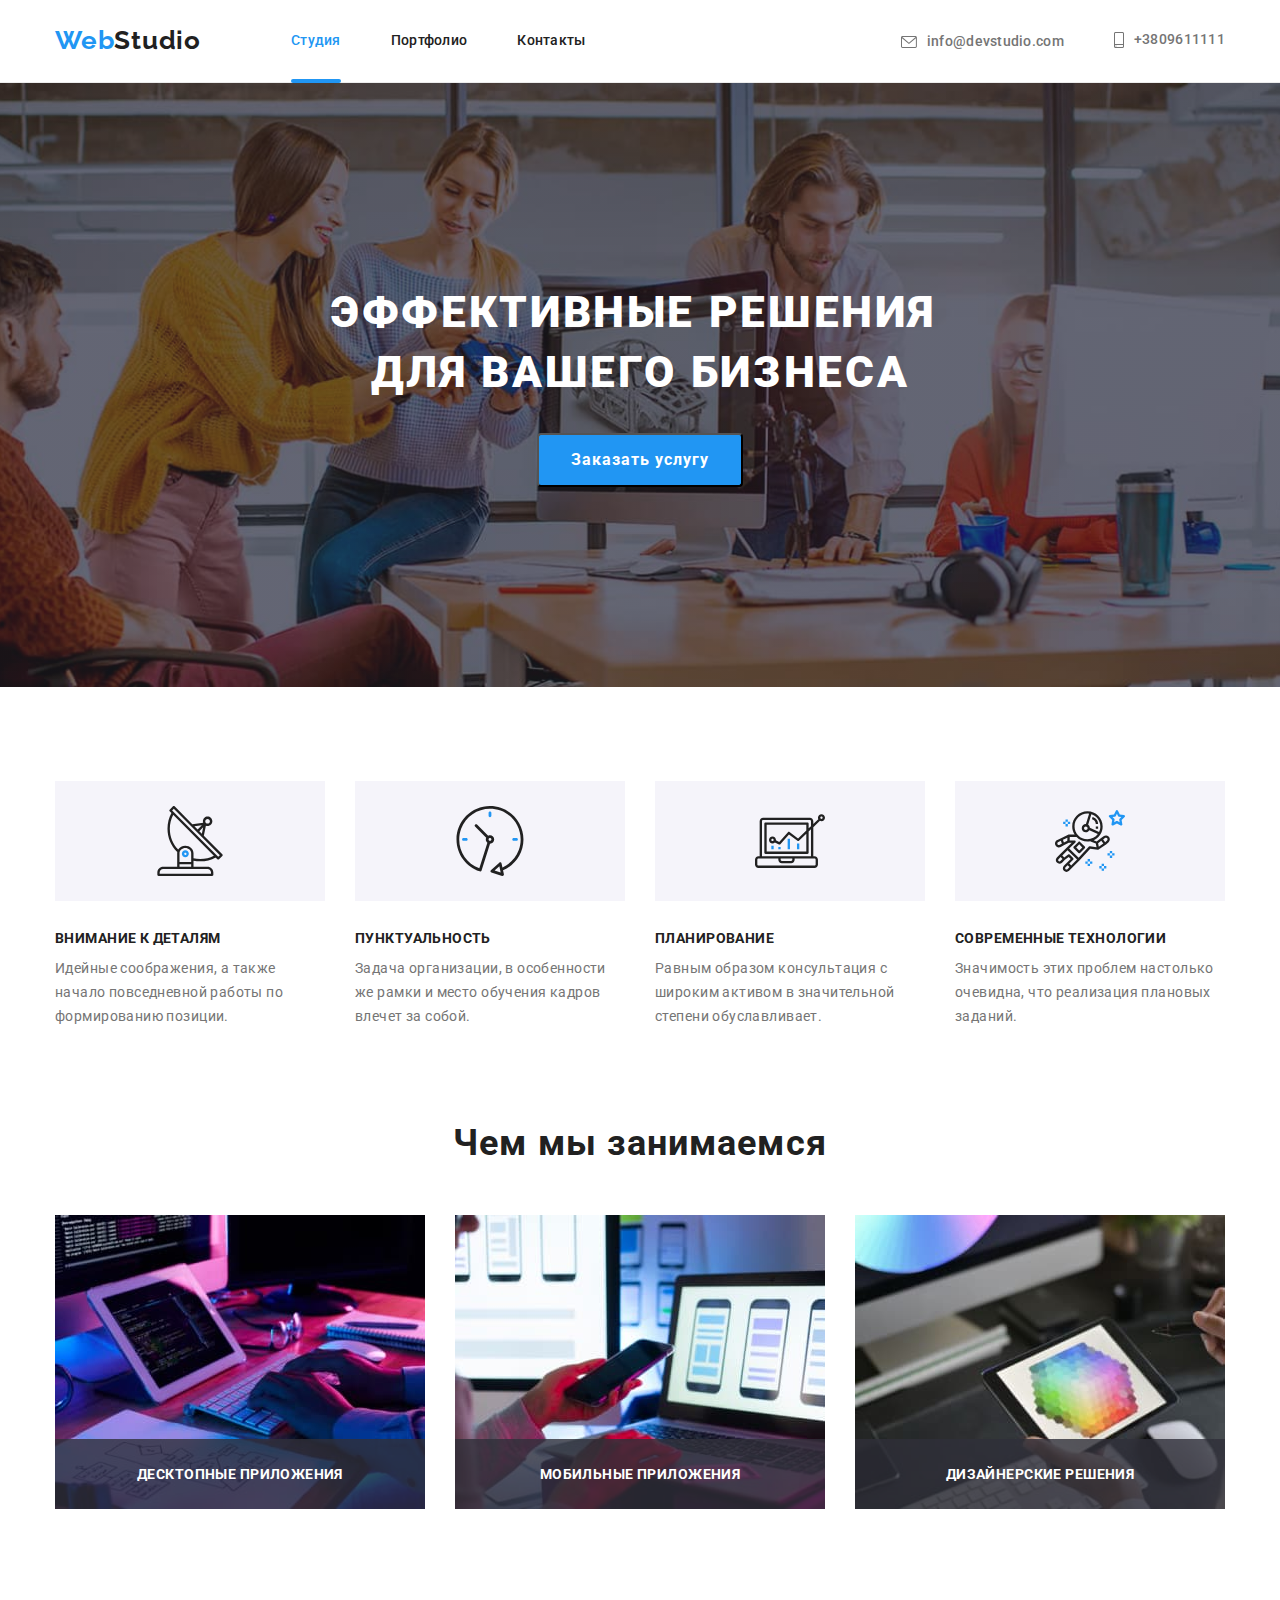
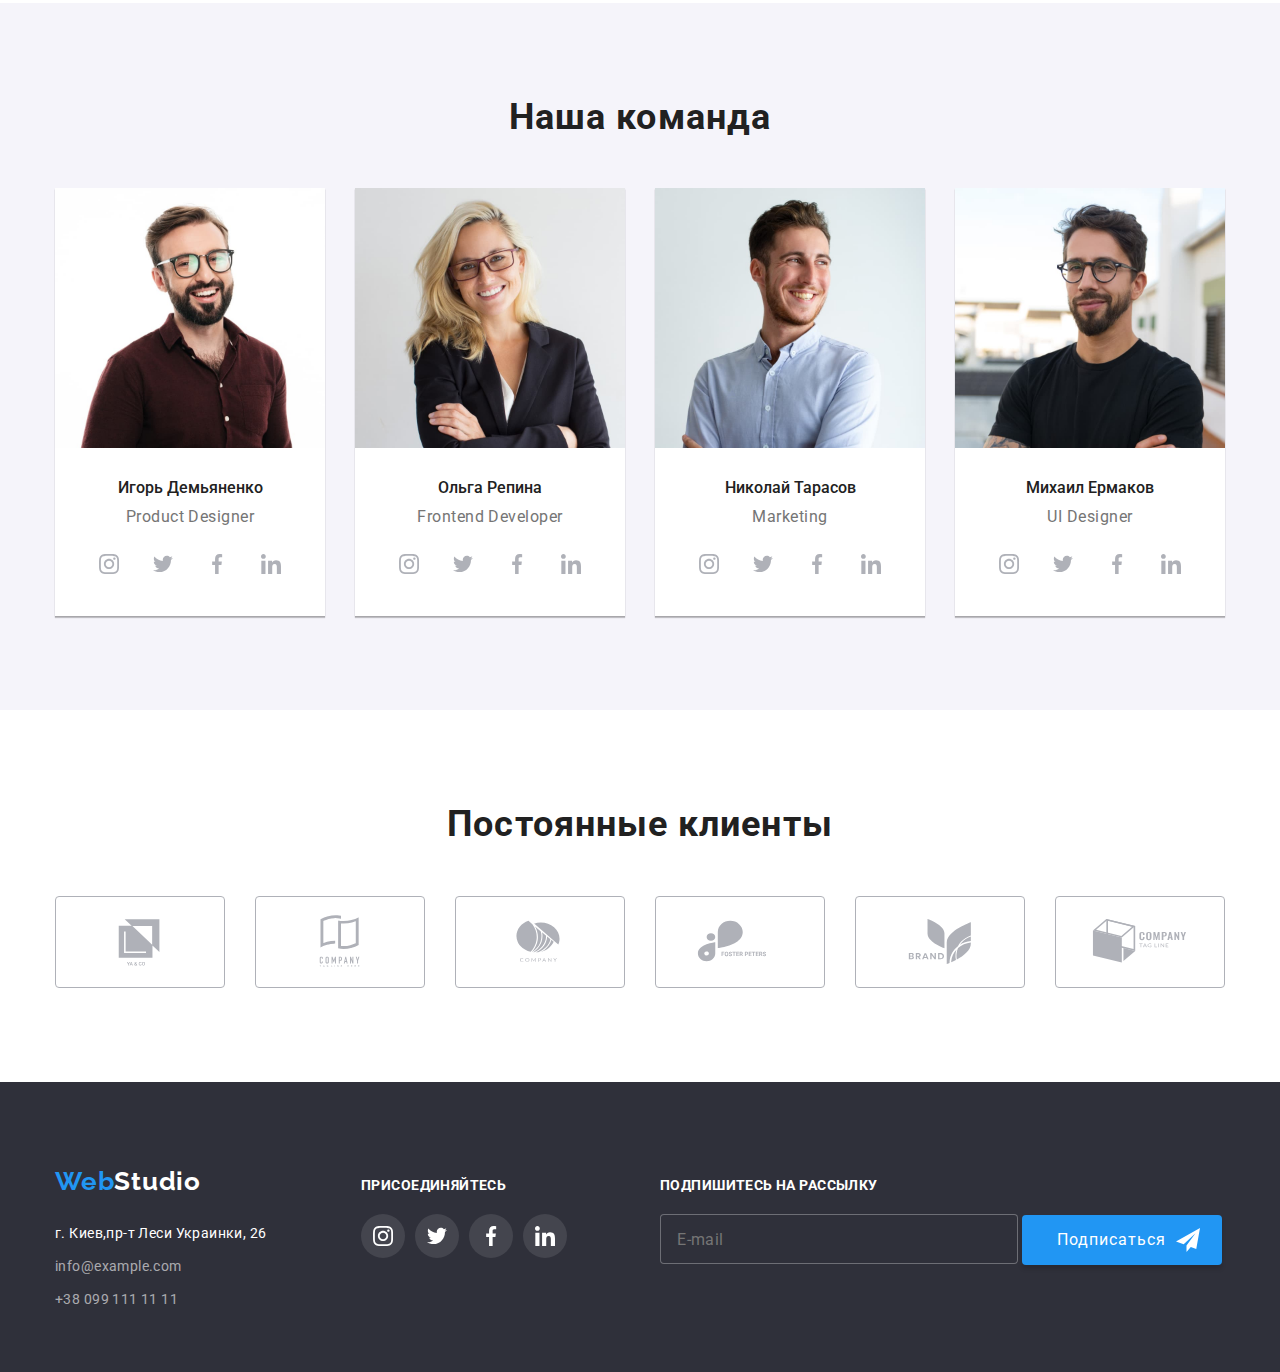
==== commit 56bdfbcc: "Добавляет БЭМ в хедер и футер" ====
--- a/index.html
+++ b/index.html
@@ -16,30 +16,34 @@
 <body>
     <!--Шапка сайта-->
     <header class="header">
-        <div class="container container-header">
-            <nav class="header-nav">
-                <a class="header-link logo link" href="./">
-                    <span class="logo-blu" lang="en">Web</span>
-                    <span class="logo-black" lang="en">Studio</span></a>
-                <ul class="header-one list">
-                    <li class="header-list main"> <a class="header-link link link-nav current" href="./index.html">Студия</a>
-                    </li>
-                    <li class="header-list portfolio"> <a class="header-link link link-nav "
-                            href="./portfolio.html">Портфолио</a></li>
-                    <li class="header-list contacts"> <a class="header-link link link-nav" href="./contacts.html">Контакты</a>
+        <div class="container container--flexible">
+            <nav class="header__nav">
+                <a class="logo header__logo" href="./">
+                    <span class="logo__label logo__label--start" lang="en">Web</span>
+                    <span class="logo__label logo__label--end" lang="en">Studio</span></a>
+                <ul class="list-nav">
+                    <li class="list-nav__unit"> 
+                        <a class="link-nav link-nav--current" href="./index.html">Студия</a>
+                    </li>
+                    <li class="list-nav__unit"> 
+                        <a class="link-nav" href="./portfolio.html">Портфолио</a>
+                    </li>
+                    <li class="list-nav__unit"> 
+                        <a class="link-nav" href="./contacts.html">Контакты</a>
                     </li>
                 </ul>
             </nav>
-            <ul class="header-info list">
-                <li class="header-infolist">
-                    <a class="header-mail link" href="meilto:info@devstudio.com">
-                        <svg class="envelope" width="16" height="12">
+            <ul class="list-info">
+                <li class="list-info__unit">
+                    <a class="link-mail" href="meilto:info@devstudio.com">
+                        <svg class="link-mail__icon" width="16" height="12">
                             <use href="./images/icons.svg#envelope"></use>
                         </svg>info@devstudio.com
                     </a>
                 </li>
-                <li class="header-infolist"> <a class="header-tel link" href="tel:+3809611111">
-                        <svg class="smartphone" width="10" height="16">
+                <li class="list-info__unit"> 
+                    <a class="link-tel" href="tel:+3809611111">
+                        <svg class="link-tel__icon" width="10" height="16">
                             <use href="./images/icons.svg#smartphone"></use>
                         </svg>+3809611111
                     </a>
@@ -357,58 +361,69 @@
     </main>
                               <!--Подвал-->
     <footer class="footer">
-        <div class="container footer-block">
-            <div class="contacts"><a class="footer-linklogo link" href="./"> <span class="logo-blu"
-                        lang="en">Web</span><span class="logo-white" lang="en">Studio</span></a>
-                <address class="footer-contacts">
-                    <ul class="contacts-list list">
-                        <li class="footer-list">
-                            <a class="footer-map link" href="https://goo.gl/maps/ZagJUW4YwhbjQDQ17" target="_blank"
+        <div class="container footer__block">
+            <div class="contacts">
+                <a class="logo header__logo" href="./"> 
+                    <span class="logo__label logo__label--start" lang="en">Web</span>
+                    <span class="logo__label logo__label--white" lang="en">Studio</span>
+                </a>
+                <address class="contacts__adress">
+                    <ul class="adress-list list">
+                        <li class="adress-list__unit">
+                            <a class="footer-map" href="https://goo.gl/maps/ZagJUW4YwhbjQDQ17" target="_blank"
                                 rel="noopener noreferrer">г. Киев,пр-т Леси Украинки, 26</a>
                         </li>
-                        <li class="footer-list">
-                            <a class="footer-mail link" href="mailto:info@example.com">info@example.com</a>
-                        </li>
-                        <li class="footer-list">
-                            <a class="footer-tel link" href="tel:+380991111111">+38 099 111 11 11</a>
+                        <li class="adress-list__unit">
+                            <a class="footer-mail" href="mailto:info@example.com">info@example.com</a>
+                        </li>
+                        <li class="adress-list__unit">
+                            <a class="footer-tel" href="tel:+380991111111">+38 099 111 11 11</a>
                         </li>
                     </ul>
                 </address>
             </div>
-            <div class="social-footer">
-                <p class="appeal">Присоединяйтесь</p>
+            <div class="social-block">
+                <p class="social-block__title">Присоединяйтесь</p>
                 <ul class="social-list list">
-                    <li class="social-footer-list">
-                        <a class="footer-logo-link link" href="https://instagram.com" target="_blank"
-                            rel="noopener noreferrer"><svg class="inlogo">
+                    <li class="social-list__unit">
+                        <a class="social-link" href="https://instagram.com" target="_blank"
+                            rel="noopener noreferrer">
+                            <svg class="inlogo">
                                 <use href="./images/icons.svg#instagram"></use>
-                            </svg></a>
-                    </li>
-                    <li class="social-footer-list">
-                        <a class="footer-logo-link twitter link" href="https://twitter.com"><svg class="inlogo">
+                            </svg>
+                        </a>
+                    </li>
+                    <li class="social-list__unit">
+                        <a class="social-link" href="https://twitter.com">
+                            <svg class="inlogo">
                                 <use href="./images/icons.svg#twitter"></use>
-                            </svg></a>
-                    </li>
-                    <li class="social-footer-list">
-                        <a class="footer-logo-link link" href="https://facebook.com"><svg class="inlogo">
+                            </svg>
+                        </a>
+                    </li>
+                    <li class="social-list__unit">
+                        <a class="social-link" href="https://facebook.com">
+                            <svg class="inlogo">
                                 <use href="./images/icons.svg#facebook"></use>
-                            </svg></a>
-                    </li>
-                    <li class="social-footer-list">
-                        <a class="footer-logo-link link" href="https://www.linkedin.com" target="_blank"
-                            rel="noopener noreferrer"><svg class="inlogo">
+                            </svg>
+                        </a>
+                    </li>
+                    <li class="social-list__unit">
+                        <a class="social-link" href="https://www.linkedin.com" target="_blank"
+                            rel="noopener noreferrer">
+                            <svg class="inlogo">
                                 <use href="./images/icons.svg#linkedin"></use>
-                            </svg></a>
+                            </svg>
+                        </a>
                     </li>
                 </ul>
             </div>
             <div class="join">
-                <p class="join-up">Подпишитесь на рассылку</p>
-                <form class="signup" name="signup_form" autocomplete="off">
+                <p class="join__title">Подпишитесь на рассылку</p>
+                <form class="join__signup" name="signup_form" autocomplete="off">
                     <div class="form-fild">
-                   <input class="email-input" id="input-email" type="email" name="email" placeholder="E-mail" />
+                   <input class="form-fild__email-input" id="input-email" type="email" name="email" placeholder="E-mail" />
                     <button class="btn-submit" type="submit">
-                        <span class="btn-text">Подписаться<svg class="fly" width="24" height="24">
+                        <span class="btn-submit__text">Подписаться<svg class="btn-submit__logo" width="24" height="24">
                             <use href="./images/icons.svg#icon-send"></use>
                         </svg>
                         </span>
--- a/css/styles.css
+++ b/css/styles.css
@@ -15,6 +15,7 @@
 p {
   margin: 0px;
 }
+
 img {
   display: block;
   max-width: 100%;
@@ -31,14 +32,17 @@
   border: 0;
   clip: rect(0, 0, 0, 0);
 }
+
 .list {
   list-style: none;
   padding: 0px;
   margin: 0px;
 }
+
 .link {
   text-decoration: none;
 }
+
 .secondary-title {
   font-weight: bold;
   font-size: 36px;
@@ -66,39 +70,36 @@
   color: var(--secondary-title-color);
 }
 /*--------------------------HEADER------------------------*/
-.logo-blu {
-  font-family: 'Raleway', 'Sans-serif';
-  font-weight: bold;
-  font-size: 26px;
-  line-height: 1.19;
-  letter-spacing: 0.03em;
-  color: #2196f3;
-  transition-property: color;
-  transition-duration: 250ms;
-  transition-timing-function: cubic-bezier(0.4, 0, 0.2, 1);
-}
-.logo-blu:hover,
-.logo-blu:focus {
-  color: #212121;
-}
-.logo-black {
-  font-family: 'Raleway', 'Sans-serif';
-  font-weight: bold;
-  font-size: 26px;
-  line-height: 1.19;
-  letter-spacing: 0.03em;
-  color: #212121;
-  transition-property: color;
-  transition-duration: 250ms;
-  transition-timing-function: cubic-bezier(0.4, 0, 0.2, 1);
-}
-.logo-black:hover,
-.logo-black:focus {
-  color: var(--main-akcent-color);
-}
-
-.header-link {
-  display: block;
+.header {
+  border-bottom: 1px solid #ececec;
+}
+
+.container {
+  width: 1200px;
+  margin: 0 auto;
+  padding-left: 15px;
+  padding-right: 15px;
+}
+
+.container--flexible {
+  display: flex;
+}
+
+.header__nav {
+  display: flex;
+  align-items: center;
+}
+
+.logo {
+  display: flex;
+  text-decoration: none;
+  margin-left: 0px;
+  margin-right: 90px;
+  padding-top: 24px;
+  padding-bottom: 25px;
+}
+
+.header__logo {
   font-weight: 500;
   font-size: 14px;
   line-height: 1.14;
@@ -108,21 +109,79 @@
   transition-duration: 250ms;
   transition-timing-function: cubic-bezier(0.4, 0, 0.2, 1);
 }
-.header-link:hover,
-.header-link:focus {
+
+.header__logo:hover,
+.header__logo:focus {
   color: var(--main-akcent-color);
 }
-.main,
-.portfolio,
-.contacts {
+
+.logo__label {
+  font-family: 'Raleway', 'Sans-serif';
+  font-weight: bold;
+  font-size: 26px;
+  line-height: 1.19;
+  letter-spacing: 0.03em;
+}
+
+.logo__label--start {
+  color: #2196f3;
+  transition-property: color;
+  transition-duration: 250ms;
+  transition-timing-function: cubic-bezier(0.4, 0, 0.2, 1);
+}
+
+.logo__label--start:hover,
+.logo__label--start:focus {
+  color: #212121;
+}
+
+.logo__label--end {
+  color: #212121;
+  transition-property: color;
+  transition-duration: 250ms;
+  transition-timing-function: cubic-bezier(0.4, 0, 0.2, 1);
+}
+
+.logo__label--end:hover,
+.logo__label--end:focus {
+  color: var(--main-akcent-color);
+}
+
+.list-nav {
+  display: flex;
+  list-style: none;
+  padding: 0px;
+  margin: 0px;
+}
+
+.list-nav__unit {
   position: relative;
 }
 
-.current {
+.list-nav__unit:not(:last-child) {
+  margin-right: 50px;
+}
+
+.link-nav {
+  display: block;
+  font-weight: 500;
+  font-size: 14px;
+  line-height: 1.14;
+  letter-spacing: 0.02em;
+  color: #212121;
+  text-decoration: none;
+  transition-property: color;
+  transition-duration: 250ms;
+  transition-timing-function: cubic-bezier(0.4, 0, 0.2, 1);
+  padding-top: 32px;
+  padding-bottom: 32px;
+}
+
+.link-nav--current {
   color: var(--main-akcent-color);
 }
 
-.current::after {
+.link-nav--current::after {
   content: '';
   display: block;
   position: absolute;
@@ -134,8 +193,26 @@
   border-radius: 2px;
 }
 
-.header-mail,
-.header-tel {
+.link-nav:hover,
+.link-nav:focus {
+  color: var(--main-akcent-color);
+}
+
+.list-info {
+  display: flex;
+  list-style: none;
+  padding: 0px;
+  margin: 0px;
+  margin-left: auto;
+  align-items: baseline;
+}
+
+.list-info__unit:not(:last-child) {
+  margin-right: 50px;
+}
+
+.link-mail,
+.link-tel {
   display: flex;
   align-items: center;
   padding-top: 32px;
@@ -145,73 +222,28 @@
   line-height: 1.14;
   letter-spacing: 0.02em;
   color: #757575;
+  text-decoration: none;
   transition-property: color;
   transition-duration: 250ms;
   transition-timing-function: cubic-bezier(0.4, 0, 0.2, 1);
 }
 
-.header-mail:hover,
-.header-mail:focus,
-.header-tel:hover,
-.header-tel:focus {
+.link-mail:hover,
+.link-mail:focus,
+.link-tel:hover,
+.link-tel:focus {
   color: var(--main-akcent-color);
 }
 
-.logo {
-  display: flex;
-  margin-left: 0px;
-  margin-right: 90px;
-  padding-top: 24px;
-  padding-bottom: 25px;
-}
-
-.link-nav {
-  padding-top: 32px;
-  padding-bottom: 32px;
-}
-
-.header-one {
-  display: flex;
-}
-
-.header-list:not(:last-child) {
-  margin-right: 50px;
-}
-
-.header-info {
-  display: flex;
-  margin-left: auto;
-  align-items: baseline;
-}
-
-.header-infolist:not(:last-child) {
-  margin-right: 50px;
-}
-
-.header-nav {
-  display: flex;
-  align-items: center;
-}
-
-.container-header {
-  display: flex;
-}
-
-.header {
-  border-bottom: 1px solid #ececec;
-}
-.envelope {
-  /*width: 16px;
-  height: 12px;*/
+.link-mail__icon {
   fill: currentColor;
   margin-right: 10px;
 }
-.smartphone {
-  /*width: 10px;
-  height: 16px;*/
+.link-tel__icon {
   fill: currentColor;
   margin-right: 10px;
 }
+
 /*--------------------------HERO--------------------------*/
 .section.hero {
   text-align: center;
@@ -694,25 +726,32 @@
   background-color: #2f303a;
 }
 
-.logo-white {
-  font-family: 'Raleway', sans-serif;
-  font-weight: bold;
-  font-size: 26px;
-  line-height: 1.19;
-  letter-spacing: 0.03em;
+.footer__block {
+  display: flex;
+  align-items: baseline;
+}
+
+.logo__label--white {
   color: #ffffff;
   transition: color 250ms cubic-bezier(0.4, 0, 0.2, 1);
 }
-.logo-white:hover,
-.logo-white:focus {
+.logo__label--white:hover,
+.logo__label--white:focus {
   color: var(--main-akcent-color);
 }
+
+.adress-list__unit:not(:last-child) {
+  display: inline-block;
+  margin-bottom: 9px;
+}
+
 .footer-map {
   font-style: normal;
   font-size: 14px;
   line-height: 1.71;
   letter-spacing: 0.03em;
   color: #ffffff;
+  text-decoration: none;
   transition: color 250ms cubic-bezier(0.4, 0, 0.2, 1);
 }
 
@@ -723,6 +762,7 @@
   line-height: 1.71;
   letter-spacing: 0.03em;
   color: rgba(255, 255, 255, 0.6);
+  text-decoration: none;
   transition: color 250ms cubic-bezier(0.4, 0, 0.2, 1);
 }
 
@@ -735,16 +775,10 @@
   color: var(--main-akcent-color);
 }
 
-.footer-linklogo {
-  display: block;
-  margin-bottom: 20px;
-}
-
-.footer-list:not(:last-child) {
-  display: block;
-  margin-bottom: 9px;
-}
-.appeal {
+.social-block {
+  margin-left: 70px;
+}
+.social-block__title {
   margin-bottom: 20px;
   font-family: Roboto;
   font-style: normal;
@@ -753,15 +787,12 @@
   line-height: 1.14;
   letter-spacing: 0.03em;
   text-transform: uppercase;
-
   color: #ffffff;
 }
-.container.footer-block {
-  display: flex;
-  align-items: baseline;
-}
-.social-footer {
-  margin-left: 70px;
+
+.footer-linklogo {
+  display: block;
+  margin-bottom: 20px;
 }
 
 .social-list {
@@ -769,27 +800,50 @@
   justify-content: flex-start;
 }
 
-.social-footer-list {
+.social-list__unit {
   width: 44px;
   height: 44px;
 }
-.social-footer-list:not(:last-child) {
+.social-list__unit:not(:last-child) {
   margin-right: 10px;
 }
 
-.footer-logo-link {
+/* .logo-link {
   width: 100%;
   height: 100%;
   display: flex;
   border-radius: 50%;
   justify-content: center;
   align-items: center;
+  fill: #afb1b8;
+  background-color: #ffffff;
+  transition: background-color 250ms cubic-bezier(0.4, 0, 0.2, 1);
+}
+
+.logo-link:hover,
+.logo-link:focus {
+  background-color: var(--main-akcent-color);
+}
+
+.logo-link:hover .inlogo,
+.logo-link:focus .inlogo {
+  fill: #ffffff;
+} */
+
+.social-link {
+  width: 100%;
+  height: 100%;
+  display: flex;
+  border-radius: 50%;
+  justify-content: center;
+  align-items: center;
+  text-decoration: none;
   fill: #ffffff;
   background-color: rgba(255, 255, 255, 0.1);
   transition: background-color 250ms cubic-bezier(0.4, 0, 0.2, 1);
 }
-.footer-logo-link:hover,
-.footer-logo-link:focus {
+.social-link:hover,
+.social-link:focus {
   background-color: var(--main-akcent-color);
 }
 /*----------------Футер-форма------------*/
@@ -800,9 +854,8 @@
   margin-right: 0;
   margin-left: 93px;
 }
-.join-up {
+.join__title {
   margin-bottom: 20px;
-  margin-left: 93px;
   font-weight: bold;
   font-size: 14px;
   line-height: 1.14;
@@ -810,24 +863,18 @@
   text-transform: uppercase;
   color: #ffffff;
 }
-.form-fild input {
+
+.form-fild {
+  position: relative;
+  margin-right: 0;
+}
+
+.form-fild__email-input {
+  width: 358px;
+  height: 50px;
   margin: 0;
   padding-left: 16px;
   padding-right: 16px;
-  font-size: 16px;
-  line-height: 1.25;
-  letter-spacing: 0.03em;
-  color: rgba(255, 255, 255, 0.6);
-}
-.form-fild {
-  position: relative;
-  margin-right: 0;
-  margin-left: 93px;
-}
-
-.email-input {
-  width: 358px;
-  height: 50px;
   border: 1px solid rgba(255, 255, 255, 0.3);
   box-shadow: (0px 4px 4px rgba(0, 0, 0, 0.15));
   border-radius: 4px;
@@ -849,7 +896,7 @@
   cursor: pointer;
 }
 
-.btn-text {
+.btn-submit__text {
   padding-left: 29px;
   font-size: 16px;
   line-height: 1.87;
@@ -859,9 +906,10 @@
   letter-spacing: 0.06em;
   color: #ffffff;
 }
-.fly {
+.btn-submit__logo {
   margin-left: 10px;
 }
+
 /*----------------------Портфолио--------------------*/
 .btn {
   font-weight: 500;
@@ -920,14 +968,6 @@
   padding-top: 6px;
   padding-bottom: 22px;
 }
-/*----------03 модуль------------*/
-.container {
-  width: 1200px;
-  margin: 0 auto;
-  padding-left: 15px;
-  padding-right: 15px;
-  /*outline: 2px solid orange;*/
-}
 
 /*--------------------сетка портфолио------------*/
 
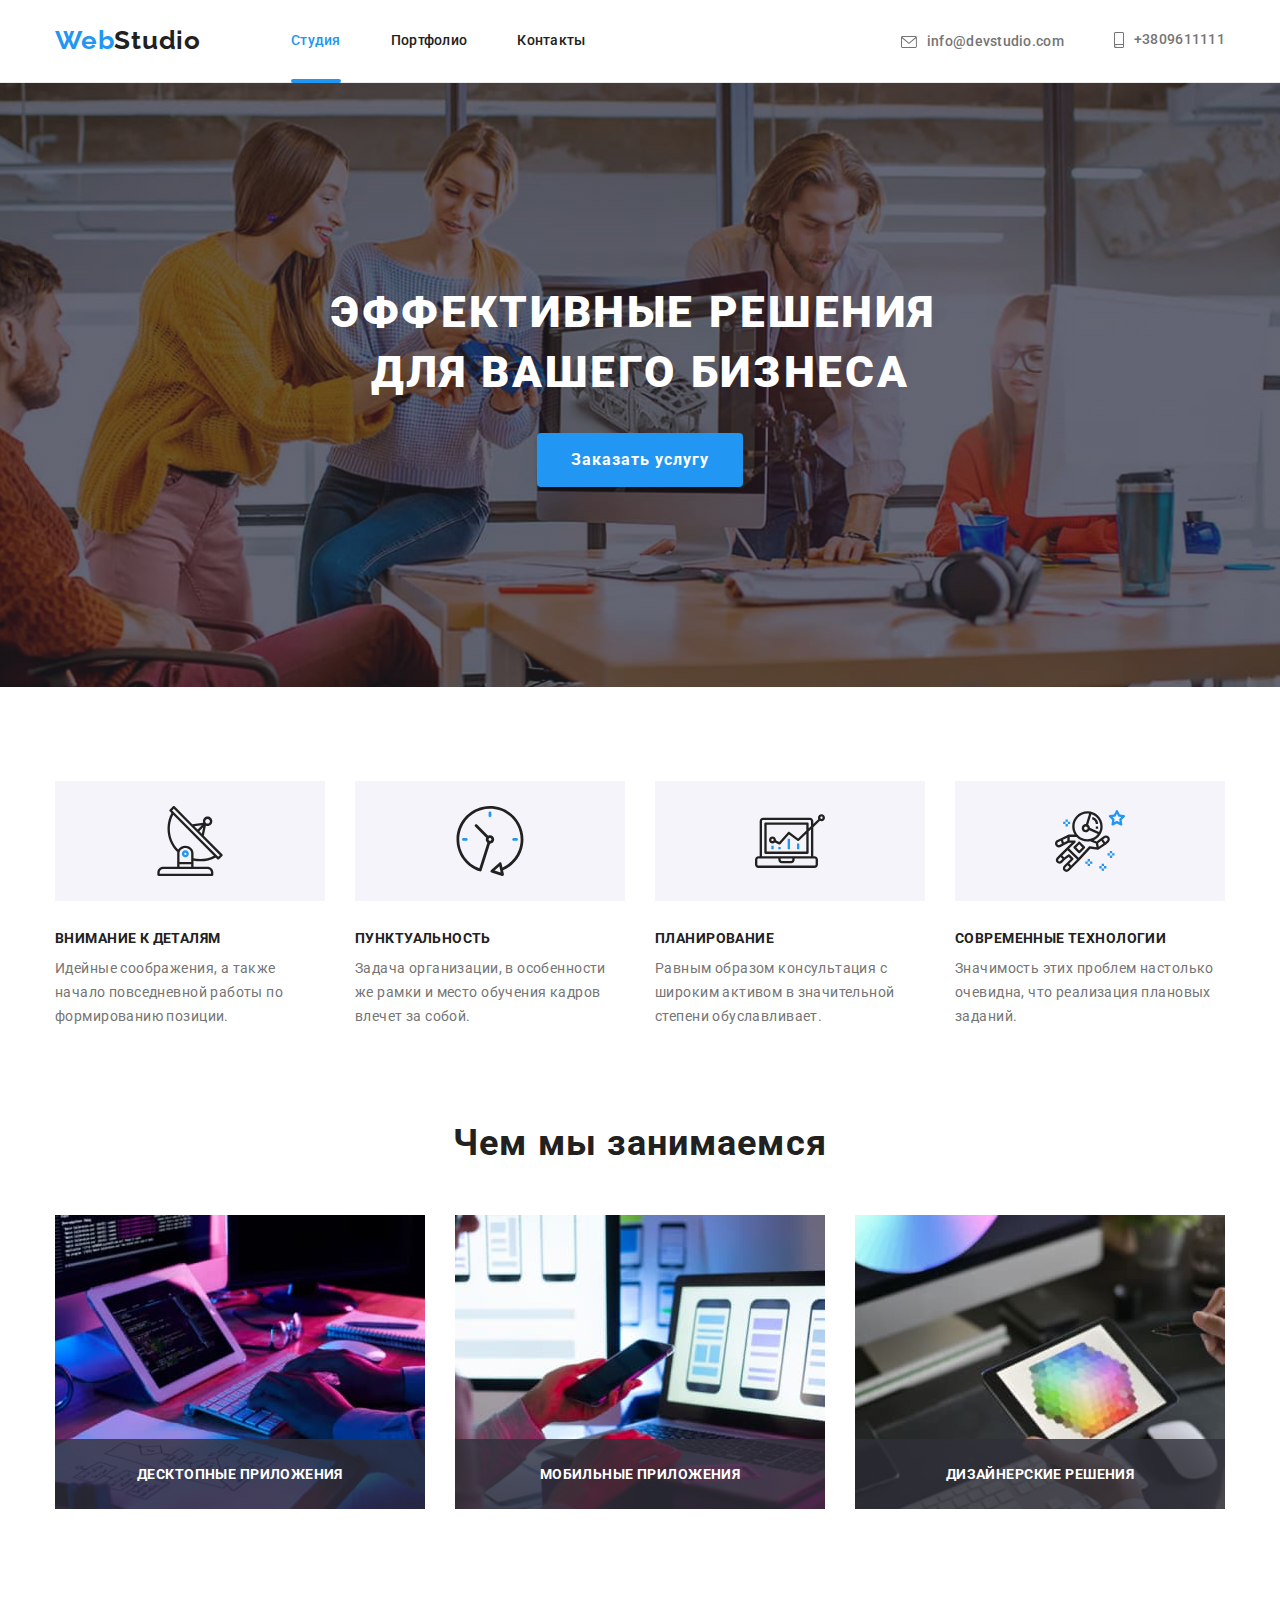
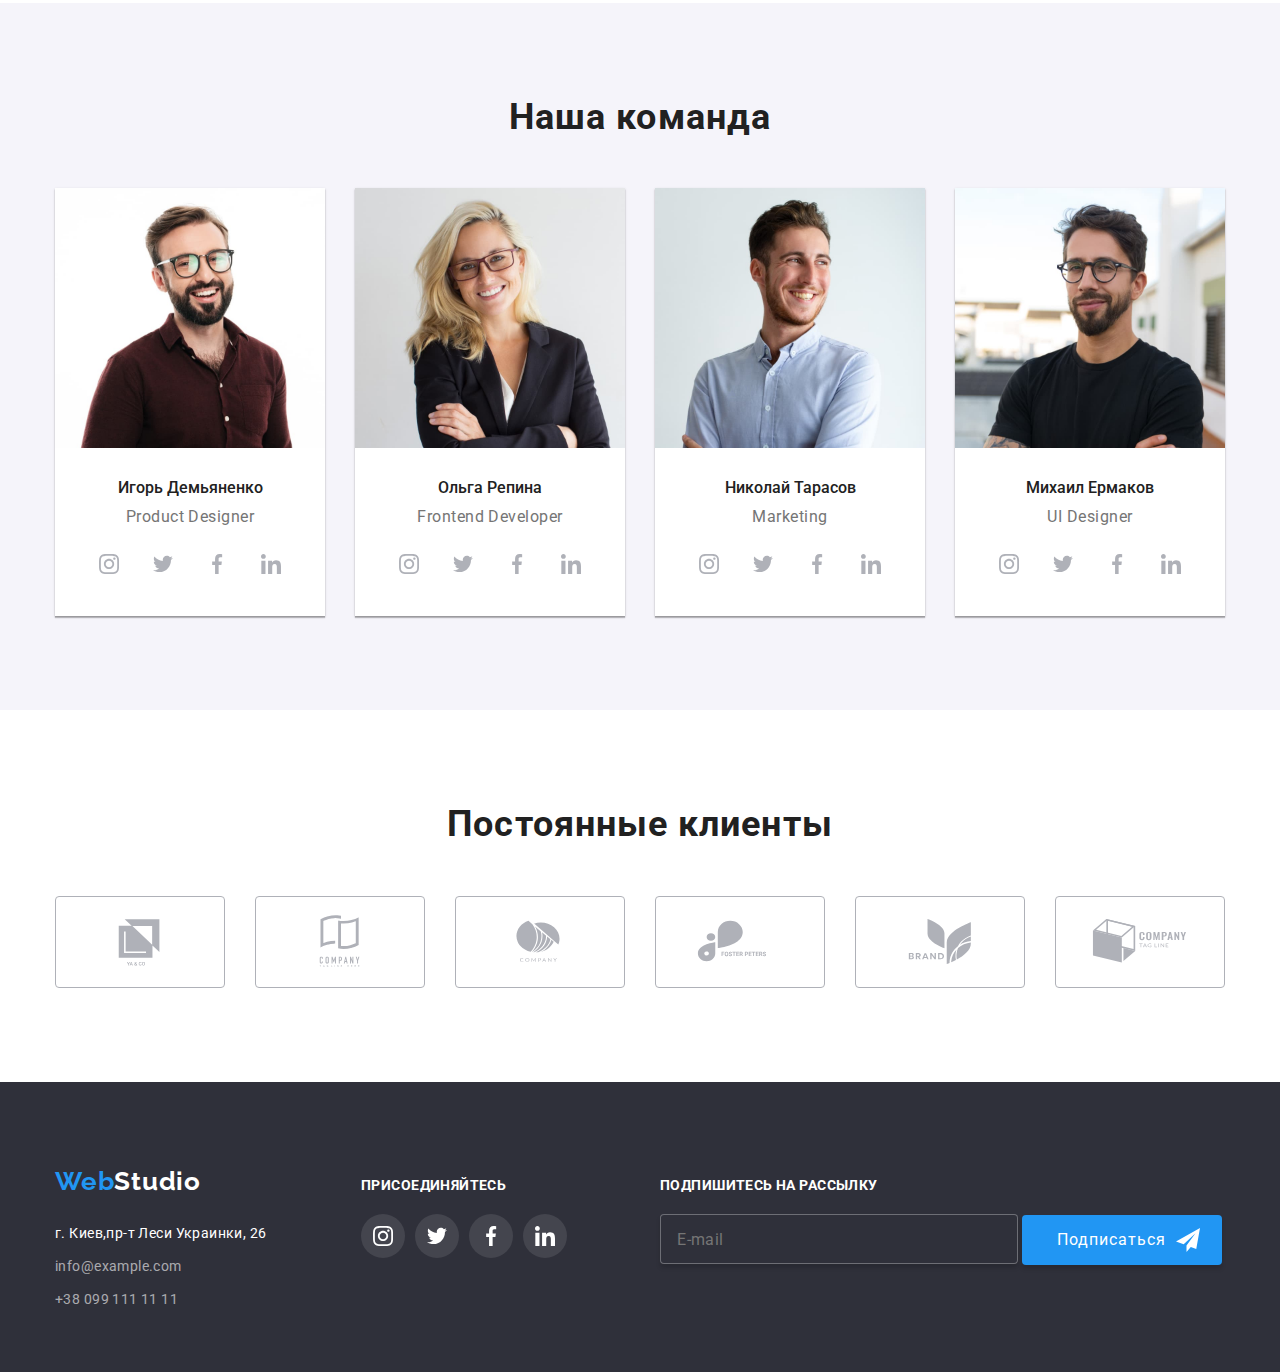
==== commit 4cbb27c9: "Добавляет конкатенацию и sass" ====
--- a/index.html
+++ b/index.html
@@ -7,6 +7,7 @@
     <link rel="stylesheet"
         href="https://cdnjs.cloudflare.com/ajax/libs/modern-normalize/1.1.0/modern-normalize.min.css" />
     <link rel="stylesheet" href="./css/styles.css" />
+    <link rel="stylesheet" href="./css/main.min.css" />
     <meta charset="UTF-8">
     <meta http-equiv="X-UA-Compatible" content="IE=edge">
     <meta name="viewport" content="width=device-width, initial-scale=1.0">
@@ -54,263 +55,290 @@
 
                            <!--Герой-->
     <main>
-        <section class="section hero overlay">
-            <div class="container "><h1 class="hero-title">Эффективные решения 
+        <section class="section-hero">
+            <div class="container">
+                <h1 class="section-hero__title">Эффективные решения 
 для вашего бизнеса</h1>
                 <button class="button" type="button" data-modal-open>Заказать услугу</button>
         </div>
         </section>
 
         <!--Модальное окно-->
-        <div class="backdrop is-hidden" data-modal>
-            <div class="modal">
+        <div class="backdrop backdrop--is-hidden" data-modal>
+            <div class="modal modal--transform">
                 <button class="btn-close" type="button" data-modal-close>
-                    <svg class="close-window" width="18" height="18">
+                    <svg class="btn-close__icon" width="18" height="18">
                         <use href="./images/icons.svg#close-window"></use>
                     </svg>
                 </button>
 <form action="#" class="modal-form">
-    <p class="modal-title">Оставьте свои данные, мы вам перезвоним</p>
-            <div class="modal-form-fild">
-    <label for="modal-input-name" class="modal-for-label">Имя</label>
-    <span class="input-wrap">
-        <input type="text" id="modal-input-name" class="modal-for-input" name="name">
-    <svg class="modal-form-icon" width="18" height="18">
+    <p class="modal-form__title">Оставьте свои данные, мы вам перезвоним</p>
+            <div class="form-fild">
+    <label class="form-fild__label" for="modal-input-name">Имя</label>
+    <span class="form-fild__text">
+        <input class="form-fild__input" type="text" id="modal-input-name" name="name">
+    <svg class="form-fild__icon" width="18" height="18">
         <use href="./images/icons.svg#person-black"></use>
     </svg>
     </span>
 </div>
-<div class="modal-form-fild">
-    <label for="modal-input-tel" class="modal-for-label">Телефон</label>
-    <span class="input-wrap">
-    <input type="text" id="modal-input-tel" class="modal-for-input" name="tel">
-    <svg class="modal-form-icon" width="18" height="18">
+<div class="form-fild">
+    <label for="modal-input-tel" class="form-fild__label">Телефон</label>
+    <span class="form-fild__text">
+    <input  class="form-fild__input" type="text" id="modal-input-tel" name="tel">
+    <svg class="form-fild__icon" width="18" height="18">
         <use href="./images/icons.svg#phone-black"></use>
     </svg>
     </span>
 </div>
-<div class="modal-form-fild">
-    <label for="modal-input-email" class="modal-for-label">Почта</label>
-    <span class="input-wrap">
-    <input type="text" id="modal-input-email" class="modal-for-input" name="modal-email">
-    <svg class="modal-form-icon" width="18" height="18">
+<div class="form-fild">
+    <label for="modal-input-email" class="form-fild__label">Почта</label>
+    <span class="form-fild__text">
+    <input class="form-fild__input" type="text" id="modal-input-email" name="modal-email">
+    <svg class="form-fild__icon" width="18" height="18">
         <use href="./images/icons.svg#email-black"></use>
     </svg>
     </span>
 </div>
-<div class="modal-form-fild">
-    <label for="modal-comments" class="modal-for-label">Комментарий</label>
-    <textarea name="comment" id="modal-comments" class="modal-for-comment" placeholder="Введите текст" cols="30" rows="10"></textarea>  
-</div>
-<div class="modal-form-fild policy">
-    <input type="checkbox" class="checkbox visually-hidden" name="policy" id="check">
-    <label for="check" class="label-check"> 
+<div class="form-fild">
+    <label class="form-fild__label" for="modal-comments">Комментарий</label>
+    <textarea class="form-fild__comment" name="comment" id="modal-comments" placeholder="Введите текст" cols="30" rows="10"></textarea>  
+</div>
+<div class="form-fild">
+    <input class="checkbox visually-hidden" type="checkbox" name="policy" id="check">
+    <label class="label-check" for="check">  
         <span class="check-icon">
-            <svg class="modal-form-icon-check" width="11" height="8">
+            <svg class="check-icon--check" width="11" height="8">
                 <use href="./images/icons.svg#icon-check"></use>
             </svg>
             </span>Соглашаюсь с рассылкой и принимаю<a href="" class="policy-link"> Условия договора </a>
             </label>
 </div>
-<button class="btn-submit-modal" type="submit">
-    <span class="btn-text-modal">Отправить</span>
+<button class="btn-modal" type="submit">
+    <span class="btn-modal__text">Отправить</span>
 </button>
 </form>
             </div> 
     </div>
                         <!--Секции-->
-        <section class="section best">
+        <section class="section section-best">
             <div class="container ">
-                <h2 hidden class="title-best">Почему мы лучшие</h2>
+                <h2 hidden class="section-best__title">Почему мы лучшие</h2>
             <ul class="best-work list">
-                <li class="list-details best-list">
+                <li class="best-work__best-list">
                     <div class="anten">
-                        <svg class="anten-logo">
+                        <svg class="anten__logo">
                             <use href="./images/icons.svg#antenna"></use>
                         </svg>
                     </div>
-                    <h3 class="details third-title">Внимание к деталям</h3>
-                    <p class="best-idea main-text">Идейные соображения, а также начало повседневной работы по формированию позиции.</p>
-                </li>
-                <li class="punctuality-list best-list">
+                    <h3 class="third-title">Внимание к деталям</h3>
+                    <p class="main-text">Идейные соображения, а также начало повседневной работы по формированию позиции.</p>
+                </li>
+                <li class="best-work__best-list">
                     <div class="time">
-                        <svg class="time-logo">
+                        <svg class="time__logo">
                             <use href="./images/icons.svg#clock"></use>
                         </svg>
                     </div>
-                    <h3 class="punctuality-title third-title">Пунктуальность</h3>
-                    <p class="text-task main-text">Задача организации, в особенности же рамки и место обучения кадров влечет за собой.</p>
-                </li>
-                <li class="planning-list best-list">
+                    <h3 class="third-title">Пунктуальность</h3>
+                    <p class="main-text">Задача организации, в особенности же рамки и место обучения кадров влечет за собой.</p>
+                </li>
+                <li class="best-work__best-list">
                     <div class="computer">
-                        <svg class="computer-logo">
+                        <svg class="computer__logo">
                             <use href="./images/icons.svg#diagram"></use>
                         </svg>
                     </div>
-                    <h3 class="planning-title third-title">Планирование</h3>
-                    <p class="text-consultation main-text">Равным образом консультация с широким активом в значительной степени обуславливает.</p>
-                </li>
-                <li class="technologies-list best-list">
+                    <h3 class="third-title">Планирование</h3>
+                    <p class="main-text">Равным образом консультация с широким активом в значительной степени обуславливает.</p>
+                </li>
+                <li class="best-work__best-list">
                     <div class="astronavt">
-                        <svg class="astronavt-logo">
+                        <svg class="astronavt__logo">
                             <use href="./images/icons.svg#astronaut"></use>
                         </svg>
                     </div>
-                    <h3 class="technologies-title third-title">Современные технологии</h3>
-                    <p class="text-obviously main-text">Значимость этих проблем настолько очевидна, что реализация плановых заданий.</p>
+                    <h3 class="third-title">Современные технологии</h3>
+                    <p class="main-text">Значимость этих проблем настолько очевидна, что реализация плановых заданий.</p>
                 </li>
             </ul>
             </div>
         </section>
         <!--       Чем мы занимаемся-->
         <section class="section about ">
-            <div class=" container"><h2 class="about-title secondary-title">Чем мы занимаемся</h2>
+            <div class=" container">
+                <h2 class="secondary-title about__title ">Чем мы занимаемся</h2>
             <ul class="about-list list">
-                <li class="photo photo-desktop">
+                <li class="about-list__photo">
                     <img src="./images/img-1.jpg" alt="Программист пишет код" width="370" height="294">
                     <div class="desktop">
-                        <p class="desktop-apps">Десктопные приложения</p>
-                    </div>
-                </li>
-                <li class="photo photo-mobile">
+                        <p class="desktop__apps">Десктопные приложения</p>
+                    </div>
+                </li>
+                <li class="about-list__photo">
                         <img src="./images/img-2.jpg" alt="Код адаптируют к мобильному приложению" width="370" height="294">
                     <div class="desktop">
-                        <p class="desktop-apps">Мобильные приложения</p>
-                    </div>
-                </li>
-                <li class="photo photo-disign">
+                        <p class="desktop__apps">Мобильные приложения</p>
+                    </div>
+                </li>
+                <li class="about-list__photo">
                         <img src="./images/img-3.jpg" alt="Дизайнер проводит оформление контента" width="370" height="294">
                     <div class="desktop">
-                        <p class="desktop-apps">Дизайнерские решения</p>
+                        <p class="desktop__apps">Дизайнерские решения</p>
                     </div>
                 </li>
             </ul>
             </div>
         </section>
         <!--         Наша команда          -->
-        <section class=" section team">
-            <div class="container"><h2 class="our-team secondary-title">Наша команда</h2>
+        <section class="section team">
+            <div class="container">
+                <h2 class="secondary-title team__title">Наша команда</h2>
             <ul class="team-list list">
-                <li class="dude">
+                <li class="team-list__persone">
                     <img src="./images/img-4.jpg" alt="Молодой парень в очках с бородой" width="270" height="260">
                     <div class="block">
-                        <h3 class="team-title">Игорь Демьяненко</h3>
-                    <p lang="en" class="text-team">Product Designer</p>
+                        <h3 class="block__title">Игорь Демьяненко</h3>
+                    <p lang="en" class="team-list__text">Product Designer</p>
                     <ul class="social-team list">
-<li class="social">
+<li class="social-team__item">
     <a class="logo-link link" href="">
         <svg class="inlogo">
             <use href="./images/icons.svg#instagram"></use>
         </svg>
     </a>
 </li>
-<li class="social">
-    <a class="logo-link link" href=""><svg class="inlogo">
+<li class="social-team__item">
+    <a class="logo-link link" href="">
+        <svg class="inlogo">
         <use href="./images/icons.svg#twitter"></use>
-    </svg></a>
+    </svg>
+</a>
 </li>
-<li class="social">
-    <a class="logo-link link" href=""><svg class="inlogo">
+<li class="social-team__item">
+    <a class="logo-link link" href="">
+        <svg class="inlogo">
         <use href="./images/icons.svg#facebook"></use>
-    </svg></a>
+    </svg>
+</a>
 </li>
-<li class="social">
-    <a class="logo-link link" href=""><svg class="inlogo">
+<li class="social-team__item">
+    <a class="logo-link link" href="">
+        <svg class="inlogo">
         <use href="./images/icons.svg#linkedin"></use>
-    </svg></a>
+    </svg>
+</a>
 </li>
-                    </ul>
-                </div>
-                </li>
-                <li class="dude">
+</ul>
+</div>
+</li>
+                <li class="team-list__persone">
                     <img src="./images/img-5.jpg" alt="Молодая девушка улыбается" width="270" height="260">
                     <div class="block">
-                        <h3 class="team-title"> Ольга Репина</h3>
-                    <p lang="en" class="text-team">Frontend Developer</p>
+                        <h3 class="block__title"> Ольга Репина</h3>
+                    <p lang="en" class="team-list__text">Frontend Developer</p>
                 <ul class="social-team list">
-                    <li class="social">
+                    <li class="social-team__item">
                         <a class="logo-link link" href="">
                             <svg class="inlogo">
                                 <use href="./images/icons.svg#instagram"></use>
                             </svg>
                         </a>
                     </li>
-                    <li class="social">
-                        <a class="logo-link link" href=""><svg class="inlogo">
+                    <li class="social-team__item">
+                        <a class="logo-link link" href="">
+                            <svg class="inlogo">
                                 <use href="./images/icons.svg#twitter"></use>
-                            </svg></a>
-                    </li>
-                    <li class="social">
-                        <a class="logo-link link" href=""><svg class="inlogo">
+                            </svg>
+                        </a>
+                    </li>
+                    <li class="social-team__item">
+                        <a class="logo-link link" href="">
+                            <svg class="inlogo">
                                 <use href="./images/icons.svg#facebook"></use>
-                            </svg></a>
-                    </li>
-                    <li class="social">
-                        <a class="logo-link link" href=""><svg class="inlogo">
+                            </svg>
+                        </a>
+                    </li>
+                    <li class="social-team__item">
+                        <a class="logo-link link" href="">
+                            <svg class="inlogo">
                                 <use href="./images/icons.svg#linkedin"></use>
-                            </svg></a>
+                            </svg>
+                        </a>
                     </li>
                 </ul>
                 </div>
                 </li>
-                <li class="dude">
+                <li class="team-list__persone">
                     <img src="./images/img-6.jpg" alt="Молодой парень в голубой рубашке" width="270" height="260">
                     <div class="block">
-                        <h3 class="team-title"> Николай Тарасов</h3>
-                    <p lang="en" class="text-team">Marketing</p>
+                        <h3 class="block__title"> Николай Тарасов</h3>
+                    <p lang="en" class="team-list__text">Marketing</p>
                     <ul class="social-team list">
-                        <li class="social">
+                        <li class="social-team__item">
                             <a class="logo-link link" href="">
                                 <svg class="inlogo">
                                     <use href="./images/icons.svg#instagram"></use>
                                 </svg>
                             </a>
                         </li>
-                        <li class="social">
-                            <a class="logo-link link" href=""><svg class="inlogo">
+                        <li class="social-team__item">
+                            <a class="logo-link link" href="">
+                                <svg class="inlogo">
                                     <use href="./images/icons.svg#twitter"></use>
-                                </svg></a>
-                        </li>
-                        <li class="social">
-                            <a class="logo-link link" href=""><svg class="inlogo">
+                                </svg>
+                            </a>
+                        </li>
+                        <li class="social-team__item">
+                            <a class="logo-link link" href="">
+                                <svg class="inlogo">
                                     <use href="./images/icons.svg#facebook"></use>
-                                </svg></a>
-                        </li>
-                        <li class="social">
-                            <a class="logo-link link" href=""><svg class="inlogo">
+                                </svg>
+                            </a>
+                        </li>
+                        <li class="social-team__item">
+                            <a class="logo-link link" href="">
+                                <svg class="inlogo">
                                     <use href="./images/icons.svg#linkedin"></use>
-                                </svg></a>
+                                </svg>
+                            </a>
                         </li>
                     </ul>
                 </div>
             </li>
-                    <li class="dude">
+                    <li class="team-list__persone">
                         <img src="./images/img-7.jpg" alt="Молодой парень в черной футболке загадочно улыбается" width="270" height="260">
                     <div class="block">
-                        <h3 class="team-title"> Михаил Ермаков</h3>
-                        <p lang="en" class="text-team">UI Designer</p>
+                        <h3 class="block__title"> Михаил Ермаков</h3>
+                        <p lang="en" class="team-list__text">UI Designer</p>
                         <ul class="social-team list">
-                            <li class="social">
+                            <li class="social-team__item">
                                 <a class="logo-link link" href="">
                                     <svg class="inlogo">
                                         <use href="./images/icons.svg#instagram"></use>
                                     </svg>
                                 </a>
                             </li>
-                            <li class="social">
-                                <a class="logo-link link" href=""><svg class="inlogo">
+                            <li class="social-team__item">
+                                <a class="logo-link link" href="">
+                                    <svg class="inlogo">
                                         <use href="./images/icons.svg#twitter"></use>
-                                    </svg></a>
+                                    </svg>
+                                </a>
                             </li>
-                            <li class="social">
-                                <a class="logo-link link" href=""><svg class="inlogo">
+                            <li class="social-team__item">
+                                <a class="logo-link link" href="">
+                                    <svg class="inlogo">
                                         <use href="./images/icons.svg#facebook"></use>
-                                    </svg></a>
+                                    </svg>
+                                </a>
                             </li>
-                            <li class="social">
-                                <a class="logo-link link" href=""><svg class="inlogo">
+                            <li class="social-team__item">
+                                <a class="logo-link link" href="">
+                                    <svg class="inlogo">
                                         <use href="./images/icons.svg#linkedin"></use>
-                                    </svg></a>
+                                    </svg>
+                                </a>
                             </li>
                         </ul>
                     </div>    
@@ -319,38 +347,38 @@
                     </div>
         </section>
                     <!-- Постоянные клиенты -->
-        <section class="section clients">
-            <div class="container regular-clients">
-                <h2 class="regular secondary-title">Постоянные клиенты</h2>
+        <section class="section">
+            <div class="container clients">
+                <h2 class="secondary-title clients__title ">Постоянные клиенты</h2>
                 <ul class="customers-list list">
-                    <li class="icon">
+                    <li class="customers-list__icon">
                         <a class="icon-link link" href="">
                             <svg class="inlogo-company">
                                 <use href="./images/icons.svg#company1"></use>
                             </svg>
                         </a>
                     </li>
-                    <li class="icon">
+                    <li class="customers-list__icon">
                         <a class="icon-link link" href=""><svg class="inlogo-company">
                             <use href="./images/icons.svg#company2"></use>
                         </svg></a>
                     </li>
-                    <li class="icon">
+                    <li class="customers-list__icon">
                         <a class="icon-link link" href=""><svg class="inlogo-company">
                             <use href="./images/icons.svg#company3"></use>
                         </svg></a>
                     </li>
-                    <li class="icon">
+                    <li class="customers-list__icon">
                         <a class="icon-link" href=""><svg class="inlogo-company">
                             <use href="./images/icons.svg#company4"></use>
                         </svg></a>
                     </li>
-                    <li class="icon">
+                    <li class="customers-list__icon">
                         <a class="icon-link link" href=""><svg class="inlogo-company">
                             <use href="./images/icons.svg#company5"></use>
                         </svg></a>
                     </li>
-                    <li class="icon">
+                    <li class="customers-list__icon">
                         <a class="icon-link link" href=""><svg class="inlogo-company">
                             <use href="./images/icons.svg#company6"></use>
                         </svg></a>
--- a/css/main.min.css
+++ b/css/main.min.css
@@ -0,0 +1,2 @@
+:root{--secondary-title-color: #212121;--main-text-color: #757575;--main-akcent-color: #2196f3}body{font-family:'Roboto', 'Erial';color:#212121}h1,h2,h3,p{margin:0px}img{display:block;max-width:100%;height:auto}.visually-hidden{position:absolute;width:1px;height:1px;margin:-1px;padding:0;overflow:hidden;border:0;clip:rect(0, 0, 0, 0)}.list{list-style:none;padding:0px;margin:0px}.link{text-decoration:none}.secondary-title{font-weight:bold;font-size:36px;line-height:1.16;text-align:center;letter-spacing:0.03em;color:var(--secondary-title-color)}.main-text{margin-top:0px;margin-bottom:0px;font-size:14px;line-height:1.71;letter-spacing:0.03em;color:var(--main-text-color)}.third-title{margin-top:0px;margin-bottom:10px;font-weight:bold;font-size:14px;line-height:1.14;letter-spacing:0.03em;text-transform:uppercase;color:var(--secondary-title-color)}.container{width:1200px;margin:0 auto;padding-left:15px;padding-right:15px}.section{padding-top:94px;padding-bottom:94px}.inlogo{width:20px;height:20px;-webkit-transition:fill 250ms cubic-bezier(0.4, 0, 0.2, 1);transition:fill 250ms cubic-bezier(0.4, 0, 0.2, 1)}.header{border-bottom:1px solid #ececec}.header .container--flexible{display:-webkit-box;display:-ms-flexbox;display:flex}.header__nav{display:-webkit-box;display:-ms-flexbox;display:flex;-webkit-box-align:center;-ms-flex-align:center;align-items:center}.logo{display:-webkit-box;display:-ms-flexbox;display:flex;text-decoration:none;margin-left:0px;margin-right:90px;padding-top:24px;padding-bottom:25px}.header__logo{font-weight:500;font-size:14px;line-height:1.14;letter-spacing:0.02em;color:#212121;-webkit-transition-property:color;transition-property:color;-webkit-transition-duration:250ms;transition-duration:250ms;-webkit-transition-timing-function:cubic-bezier(0.4, 0, 0.2, 1);transition-timing-function:cubic-bezier(0.4, 0, 0.2, 1)}.header__logo:hover,.header__logo:focus{color:var(--main-akcent-color)}.logo__label{font-family:'Raleway', 'Sans-serif';font-weight:bold;font-size:26px;line-height:1.19;letter-spacing:0.03em}.logo__label--start{color:#2196f3;-webkit-transition-property:color;transition-property:color;-webkit-transition-duration:250ms;transition-duration:250ms;-webkit-transition-timing-function:cubic-bezier(0.4, 0, 0.2, 1);transition-timing-function:cubic-bezier(0.4, 0, 0.2, 1)}.logo__label--start:hover,.logo__label--start:focus{color:#212121}.logo__label--end{color:#212121;-webkit-transition-property:color;transition-property:color;-webkit-transition-duration:250ms;transition-duration:250ms;-webkit-transition-timing-function:cubic-bezier(0.4, 0, 0.2, 1);transition-timing-function:cubic-bezier(0.4, 0, 0.2, 1)}.logo__label--end:hover,.logo__label--end:focus{color:var(--main-akcent-color)}.list-nav{display:-webkit-box;display:-ms-flexbox;display:flex;list-style:none;padding:0px;margin:0px}.list-nav .list-nav__unit{position:relative}.list-nav__unit:not(:last-child){margin-right:50px}.link-nav{display:block;font-weight:500;font-size:14px;line-height:1.14;letter-spacing:0.02em;color:#212121;text-decoration:none;-webkit-transition-property:color;transition-property:color;-webkit-transition-duration:250ms;transition-duration:250ms;-webkit-transition-timing-function:cubic-bezier(0.4, 0, 0.2, 1);transition-timing-function:cubic-bezier(0.4, 0, 0.2, 1);padding-top:32px;padding-bottom:32px}.link-nav:hover,.link-nav:focus{color:var(--main-akcent-color)}.link-nav--current{color:var(--main-akcent-color)}.link-nav--current::after{display:block;position:absolute;bottom:-2px;width:100%;height:4px;margin-top:28px;background-color:#2196f3;border-radius:2px;content:''}.list-info{display:-webkit-box;display:-ms-flexbox;display:flex;list-style:none;padding:0px;margin:0px;margin-left:auto;-webkit-box-align:baseline;-ms-flex-align:baseline;align-items:baseline}.list-info__unit:not(:last-child){margin-right:50px}.link-mail,.link-tel{display:-webkit-box;display:-ms-flexbox;display:flex;-webkit-box-align:center;-ms-flex-align:center;align-items:center;padding-top:32px;padding-bottom:32px;font-weight:500;font-size:14px;line-height:1.14;letter-spacing:0.02em;color:#757575;text-decoration:none;-webkit-transition-property:color;transition-property:color;-webkit-transition-duration:250ms;transition-duration:250ms;-webkit-transition-timing-function:cubic-bezier(0.4, 0, 0.2, 1);transition-timing-function:cubic-bezier(0.4, 0, 0.2, 1)}.link-mail:hover,.link-mail:focus,.link-mail:hover,.link-mail:focus,.link-tel:hover,.link-tel:focus,.link-tel:hover,.link-tel:focus{color:var(--main-akcent-color)}.link-mail__icon{fill:currentColor;margin-right:10px}.link-tel__icon{fill:currentColor;margin-right:10px}.section-hero{text-align:center;padding-top:200px;padding-bottom:200px;max-width:1600px;margin-left:auto;margin-right:auto;background-color:#2f303a;background-repeat:no-repeat;background-image:-webkit-gradient(linear, left top, left bottom, from(rgba(47,48,58,0.4)), to(rgba(47,48,58,0.4))),url(../images/Hero.jpg);background-image:linear-gradient(rgba(47,48,58,0.4), rgba(47,48,58,0.4)),url(../images/Hero.jpg);background-position:center;background-size:cover}.section-hero .section-hero__title{margin-top:0px;margin-bottom:30px;min-width:696px;height:120px;font-weight:900;font-size:44px;line-height:1.36;letter-spacing:0.06em;text-transform:uppercase;white-space:pre-wrap;text-align:center;color:#ffffff}.button{font-weight:bold;font-size:16px;line-height:1.88;-webkit-box-align:center;-ms-flex-align:center;align-items:center;text-align:center;letter-spacing:0.06em;color:#ffffff;background-color:var(--main-akcent-color);-webkit-box-shadow:0px 4px 4px rgba(0,0,0,0.15);box-shadow:0px 4px 4px rgba(0,0,0,0.15);cursor:pointer;border-radius:4px;border-color:transparent;padding:10px 32px;min-width:200px;-webkit-transition-property:color;transition-property:color;-webkit-transition-duration:250ms;transition-duration:250ms;-webkit-transition-timing-function:cubic-bezier(0.4, 0, 0.2, 1);transition-timing-function:cubic-bezier(0.4, 0, 0.2, 1)}.button:hover,.button:focus{background-color:#188ce8}.backdrop{position:fixed;top:50%;left:50%;-webkit-transform:translate(-50%, -50%);transform:translate(-50%, -50%);width:100%;height:100%;background-color:rgba(0,0,0,0.2);z-index:2;opacity:1;-webkit-transition:opacity 250ms cubic-bezier(0.4, 0, 0.2, 1);transition:opacity 250ms cubic-bezier(0.4, 0, 0.2, 1)}.backdrop--is-hidden{visibility:hidden;opacity:0;pointer-events:none}.modal--transform{-webkit-transform:translate(-50%, -50%) scale(0.1);transform:translate(-50%, -50%) scale(0.1)}.modal{position:absolute;top:50%;left:50%;-webkit-transform:translate(-50%, -50%) scale(1);transform:translate(-50%, -50%) scale(1);padding:40px;width:528px;margin:auto;background-color:#ffffff;border:1px solid rgba(0,0,0,0.1);border-radius:4px;-webkit-box-shadow:0px 1px 3px rgba(0,0,0,0.12),0px 1px 1px rgba(0,0,0,0.14),0px 2px 1px rgba(0,0,0,0.2);box-shadow:0px 1px 3px rgba(0,0,0,0.12),0px 1px 1px rgba(0,0,0,0.14),0px 2px 1px rgba(0,0,0,0.2);-webkit-transition:-webkit-transform 250ms cubic-bezier(0.4, 0, 0.2, 1);transition:-webkit-transform 250ms cubic-bezier(0.4, 0, 0.2, 1);transition:transform 250ms cubic-bezier(0.4, 0, 0.2, 1);transition:transform 250ms cubic-bezier(0.4, 0, 0.2, 1), -webkit-transform 250ms cubic-bezier(0.4, 0, 0.2, 1);opacity:1}.modal .btn-close{position:absolute;display:-webkit-box;display:-ms-flexbox;display:flex;width:30px;height:30px;-webkit-box-pack:center;-ms-flex-pack:center;justify-content:center;-webkit-box-align:center;-ms-flex-align:center;align-items:center;top:8px;right:8px;background-color:#ffffff;border:1px solid rgba(0,0,0,0.1);border-radius:50%;cursor:pointer}.btn-close__icon{fill:#000;-webkit-transition:fill 250ms cubic-bezier(0.4, 0, 0.2, 1);transition:fill 250ms cubic-bezier(0.4, 0, 0.2, 1)}.btn-close:hover .btn-close__icon,.btn-close:focus .btn-close__icon{fill:var(--main-akcent-color)}.modal-form__title{margin-bottom:12px;font-family:Roboto;font-style:normal;font-weight:bold;font-size:20px;line-height:1.15;text-align:center;letter-spacing:0.03em;color:#212121}.form-fild{margin-bottom:10px}.form-fild:last-child{margin-bottom:30px}.form-fild .form-fild__label{display:block;margin-bottom:4px;font-size:12px;line-height:1.17;letter-spacing:0.01em;color:#757575}.form-fild__text{display:block;position:relative}.form-fild__input{width:100%;height:40px;padding-left:42px;border:1px solid rgba(33,33,33,0.2);border-radius:4px;-webkit-transition:border-color 250ms cubic-bezier(0.4, 0, 0.2, 1),outline 250ms cubic-bezier(0.4, 0, 0.2, 1);transition:border-color 250ms cubic-bezier(0.4, 0, 0.2, 1),outline 250ms cubic-bezier(0.4, 0, 0.2, 1)}.form-fild__input:focus{border-color:var(--main-akcent-color);outline:none}.form-fild__input:focus-within+.form-fild__icon{fill:var(--main-akcent-color)}.form-fild__icon{position:absolute;left:15px;top:50%;-webkit-transform:translateY(-50%);transform:translateY(-50%);-webkit-transition:fill 250ms cubic-bezier(0.4, 0, 0.2, 1);transition:fill 250ms cubic-bezier(0.4, 0, 0.2, 1)}.form-fild__comment{width:100%;min-height:96px;height:40px;padding-left:16px;padding-top:12px;border:1px solid rgba(33,33,33,0.2);border-radius:4px;resize:none;-webkit-transition:border-color 250ms cubic-bezier(0.4, 0, 0.2, 1),outline 250ms cubic-bezier(0.4, 0, 0.2, 1);transition:border-color 250ms cubic-bezier(0.4, 0, 0.2, 1),outline 250ms cubic-bezier(0.4, 0, 0.2, 1)}.form-fild__comment::-webkit-input-placeholder{font-size:12px;line-height:1.67;letter-spacing:0.01em;color:rgba(117,117,117,0.5)}.form-fild__comment:-ms-input-placeholder{font-size:12px;line-height:1.67;letter-spacing:0.01em;color:rgba(117,117,117,0.5)}.form-fild__comment::-ms-input-placeholder{font-size:12px;line-height:1.67;letter-spacing:0.01em;color:rgba(117,117,117,0.5)}.form-fild__comment::placeholder{font-size:12px;line-height:1.67;letter-spacing:0.01em;color:rgba(117,117,117,0.5)}.form-fild__comment:focus{border-color:var(--main-akcent-color);outline:none}.checkbox:checked+.label-check>.check-icon{background-color:var(--main-akcent-color);border:none}.label-check{display:-webkit-box;display:-ms-flexbox;display:flex;-webkit-box-align:center;-ms-flex-align:center;align-items:center;-webkit-box-pack:center;-ms-flex-pack:center;justify-content:center;font-size:14px;line-height:1.71;letter-spacing:0.03em;color:#757575}.label-check .check-icon{display:-webkit-box;display:-ms-flexbox;display:flex;-webkit-box-align:center;-ms-flex-align:center;align-items:center;-webkit-box-pack:center;-ms-flex-pack:center;justify-content:center;width:15px;height:15px;border:2px solid #000000;border-radius:2px;margin-right:5px}.policy-link{margin-left:3px;font-size:14px;line-height:1.71;letter-spacing:0.03em;color:var(--main-akcent-color)}.btn-modal{display:block;margin:0 auto;padding:0;width:200px;height:50px;background:#2196f3;-webkit-box-shadow:0px 4px 4px rgba(0,0,0,0.15);box-shadow:0px 4px 4px rgba(0,0,0,0.15);border-radius:4px;border:none;cursor:pointer;-webkit-transition:background-color 250ms cubic-bezier(0.4, 0, 0.2, 1),-webkit-box-shadow 250ms cubic-bezier(0.4, 0, 0.2, 1);transition:background-color 250ms cubic-bezier(0.4, 0, 0.2, 1),-webkit-box-shadow 250ms cubic-bezier(0.4, 0, 0.2, 1);transition:background-color 250ms cubic-bezier(0.4, 0, 0.2, 1),box-shadow 250ms cubic-bezier(0.4, 0, 0.2, 1);transition:background-color 250ms cubic-bezier(0.4, 0, 0.2, 1),box-shadow 250ms cubic-bezier(0.4, 0, 0.2, 1),-webkit-box-shadow 250ms cubic-bezier(0.4, 0, 0.2, 1)}.btn-modal:hover,.btn-modal:focus{background:#188ce8;-webkit-box-shadow:0px 4px 4px rgba(0,0,0,0.15);box-shadow:0px 4px 4px rgba(0,0,0,0.15)}.btn-modal .btn-modal__text{font-size:16px;line-height:1.87;text-align:center;letter-spacing:0.06em;color:#ffffff}.section-best{padding-bottom:0px}.best-work{display:-webkit-box;display:-ms-flexbox;display:flex}.best-work .best-work__best-list{width:270px}.best-work__best-list:not(:last-child){margin-right:30px}.anten,.time,.computer,.astronavt{display:-webkit-box;display:-ms-flexbox;display:flex;background-color:#f5f4fa;height:120px;margin-bottom:30px;-webkit-box-pack:center;-ms-flex-pack:center;justify-content:center;-webkit-box-align:center;-ms-flex-align:center;align-items:center}.anten__logo,.time__logo,.astronavt__logo,.computer__logo{width:70px;height:70px}.about__title{margin-top:0px;margin-bottom:50px}.about-list{display:-webkit-box;display:-ms-flexbox;display:flex}.about-list .about-list__photo{width:370px;position:relative}.about-list__photo:not(:last-child){margin-right:30px}.desktop{position:absolute;bottom:0;width:100%;height:70px;background-color:rgba(47,48,58,0.8)}.desktop .desktop__apps{padding-top:27px;padding-bottom:27px;font-weight:bold;font-size:14px;line-height:16, 41;text-align:center;letter-spacing:0.03em;text-transform:uppercase;color:#ffffff}.team{background-color:#f5f4fa}.team .team__title{margin-top:0px;margin-bottom:50px}.team-list{display:-webkit-box;display:-ms-flexbox;display:flex}.team-list .team-list__persone{text-align:center;width:270px;-webkit-box-shadow:0px 1px 3px rgba(0,0,0,0.12),0px 1px 1px rgba(0,0,0,0.14),0px 2px 1px rgba(0,0,0,0.2);box-shadow:0px 1px 3px rgba(0,0,0,0.12),0px 1px 1px rgba(0,0,0,0.14),0px 2px 1px rgba(0,0,0,0.2)}.team-list__persone:not(:last-child){margin-right:30px}.block{padding:30px;background-color:#fff}.block .block__title{margin-top:0px;margin-bottom:10px;font-weight:500;font-size:16px;line-height:1.19;letter-spacing:0.03em color var(--secondary-title-color)}.team-list__text{margin-top:0px;margin-bottom:16px;font-size:16px;line-height:1.19;letter-spacing:0.03em;color:var(--main-text-color)}.social-team{display:-webkit-box;display:-ms-flexbox;display:flex;-webkit-box-pack:center;-ms-flex-pack:center;justify-content:center}.social-team .social-team__item{width:44px;height:44px}.social-team__item:not(:last-child){margin-right:10px}.logo-link{width:100%;height:100%;display:-webkit-box;display:-ms-flexbox;display:flex;border-radius:50%;-webkit-box-pack:center;-ms-flex-pack:center;justify-content:center;-webkit-box-align:center;-ms-flex-align:center;align-items:center;fill:#afb1b8;background-color:#ffffff;-webkit-transition:background-color 250ms cubic-bezier(0.4, 0, 0.2, 1);transition:background-color 250ms cubic-bezier(0.4, 0, 0.2, 1)}.logo-link:hover,.logo-link:focus{background-color:var(--main-akcent-color)}.logo-link:hover .inlogo,.logo-link:focus .inlogo{fill:#ffffff}.clients__title{margin-bottom:50px}.customers-list{display:-webkit-box;display:-ms-flexbox;display:flex;-webkit-box-pack:center;-ms-flex-pack:center;justify-content:center}.customers-list .customers-list__icon{width:170px;height:92px}.customers-list__icon:not(:last-child){margin-right:30px}.icon-link{width:100%;height:100%;display:-webkit-box;display:-ms-flexbox;display:flex;-webkit-box-pack:center;-ms-flex-pack:center;justify-content:center;-webkit-box-align:center;-ms-flex-align:center;align-items:center;fill:#afb1b8;border:1px solid #afb1b8;border-radius:4px;-webkit-transition:fill 250ms cubic-bezier(0.4, 0, 0.2, 1),border-color 250ms cubic-bezier(0.4, 0, 0.2, 1);transition:fill 250ms cubic-bezier(0.4, 0, 0.2, 1),border-color 250ms cubic-bezier(0.4, 0, 0.2, 1)}.icon-link:hover,.icon-link:focus{fill:var(--main-akcent-color);border-color:var(--main-akcent-color)}.icon-link .inlogo-company{width:106px;height:60px}.footer{padding-top:60px;padding-bottom:60px;background-color:#2f303a}.footer .footer__block{display:-webkit-box;display:-ms-flexbox;display:flex;-webkit-box-align:baseline;-ms-flex-align:baseline;align-items:baseline}.logo__label--white{color:#ffffff;-webkit-transition:color 250ms cubic-bezier(0.4, 0, 0.2, 1);transition:color 250ms cubic-bezier(0.4, 0, 0.2, 1)}.logo__label--white:hover,.logo__label--white:focus{color:var(--main-akcent-color)}.adress-list__unit:not(:last-child){margin-bottom:9px}.footer-map{font-style:normal;font-size:14px;line-height:1.71;letter-spacing:0.03em;color:#ffffff;text-decoration:none;-webkit-transition:color 250ms cubic-bezier(0.4, 0, 0.2, 1);transition:color 250ms cubic-bezier(0.4, 0, 0.2, 1)}.footer-map:focus,.footer-map:hover{color:var(--main-akcent-color)}.footer-mail,.footer-tel{font-style:normal;font-size:14px;line-height:1.71;letter-spacing:0.03em;color:rgba(255,255,255,0.6);text-decoration:none;-webkit-transition:color 250ms cubic-bezier(0.4, 0, 0.2, 1);transition:color 250ms cubic-bezier(0.4, 0, 0.2, 1)}.footer-mail:hover,.footer-mail:focus,.footer-mail:hover,.footer-mail:focus,.footer-tel:hover,.footer-tel:focus,.footer-tel:hover,.footer-tel:focus{color:var(--main-akcent-color)}.social-block{margin-left:70px}.social-block .social-block__title{margin-bottom:20px;font-family:Roboto;font-weight:bold;font-size:14px;line-height:1.14;letter-spacing:0.03em;text-transform:uppercase;color:#ffffff;font-style:normal}.social-list{display:-webkit-box;display:-ms-flexbox;display:flex;-webkit-box-pack:start;-ms-flex-pack:start;justify-content:flex-start}.social-list .social-list__unit{width:44px;height:44px}.social-list__unit:not(:last-child){margin-right:10px}.social-link{width:100%;height:100%;display:-webkit-box;display:-ms-flexbox;display:flex;border-radius:50%;-webkit-box-pack:center;-ms-flex-pack:center;justify-content:center;-webkit-box-align:center;-ms-flex-align:center;align-items:center;text-decoration:none;fill:#ffffff;background-color:rgba(255,255,255,0.1);-webkit-transition:background-color 250ms cubic-bezier(0.4, 0, 0.2, 1);transition:background-color 250ms cubic-bezier(0.4, 0, 0.2, 1)}.social-link:hover,.social-link:focus{background-color:var(--main-akcent-color)}.join{width:100%;height:86px;margin-right:0;margin-left:93px}.join .join__title{margin-bottom:20px;font-weight:bold;line-height:1.14;letter-spacing:0.03em;text-transform:uppercase;color:#ffffff;font-size:14px}.form-fild{position:relative;margin-right:0}.form-fild .form-fild__email-input{height:50px;margin:0;padding-left:16px;padding-right:16px;border:1px solid rgba(255,255,255,0.3);-webkit-box-shadow:0px 4px 4px rgba(0,0,0,0.15);box-shadow:0px 4px 4px rgba(0,0,0,0.15);border-radius:4px;background-color:#2f303a;outline:none;font-size:16px;line-height:1.25;letter-spacing:0.03em;color:rgba(255,255,255,0.6);width:358px}.btn-submit{width:200px;height:50px;background:#2196f3;-webkit-box-shadow:0px 4px 4px rgba(0,0,0,0.15);box-shadow:0px 4px 4px rgba(0,0,0,0.15);border-radius:4px;border:none;cursor:pointer}.btn-submit .btn-submit__text{padding-left:29px;font-size:16px;line-height:1.87;display:-webkit-box;display:-ms-flexbox;display:flex;-webkit-box-align:center;-ms-flex-align:center;align-items:center;text-align:center;letter-spacing:0.06em;color:#ffffff}.btn-submit .btn-submit__logo{margin-left:10px}.btn{font-weight:500;font-size:16px;line-height:1.62;text-align:center;letter-spacing:0.03em;background-color:#f5f4fa;color:#212121;cursor:pointer;border-radius:4px;min-width:73px;padding:6px 22px;border:0;-webkit-transition:color 250ms cubic-bezier(0.4, 0, 0.2, 1),background-color 250ms cubic-bezier(0.4, 0, 0.2, 1),-webkit-box-shadow 250ms cubic-bezier(0.4, 0, 0.2, 1);transition:color 250ms cubic-bezier(0.4, 0, 0.2, 1),background-color 250ms cubic-bezier(0.4, 0, 0.2, 1),-webkit-box-shadow 250ms cubic-bezier(0.4, 0, 0.2, 1);transition:color 250ms cubic-bezier(0.4, 0, 0.2, 1),background-color 250ms cubic-bezier(0.4, 0, 0.2, 1),box-shadow 250ms cubic-bezier(0.4, 0, 0.2, 1);transition:color 250ms cubic-bezier(0.4, 0, 0.2, 1),background-color 250ms cubic-bezier(0.4, 0, 0.2, 1),box-shadow 250ms cubic-bezier(0.4, 0, 0.2, 1),-webkit-box-shadow 250ms cubic-bezier(0.4, 0, 0.2, 1)}.btn:hover,.btn:focus{color:#ffffff;background-color:var(--main-akcent-color);-webkit-box-shadow:0 4px 4px 0 rgba(0,0,0,0.25);box-shadow:0 4px 4px 0 rgba(0,0,0,0.25)}.filters{padding-top:6px;padding-bottom:22px}.filters__workslist{display:-webkit-box;display:-ms-flexbox;display:flex;-webkit-box-pack:center;-ms-flex-pack:center;justify-content:center;margin-bottom:50px}.filters__unit:not(:last-child){margin-right:8px}.portfolio-list{display:-webkit-box;display:-ms-flexbox;display:flex;-ms-flex-wrap:wrap;flex-wrap:wrap}.portfolio-list__item{-ms-flex-preferred-size:calc((100% - 60px) / 3);flex-basis:calc((100% - 60px) / 3);margin-right:30px;margin-bottom:30px}.portfolio-list__item:nth-child(3n){margin-right:0}.portfolio-list__item:nth-last-child(-n+3){margin-bottom:0}.portfolio-list__link{display:block;-webkit-transition:-webkit-box-shadow 250ms cubic-bezier(0.4, 0, 0.2, 1);transition:-webkit-box-shadow 250ms cubic-bezier(0.4, 0, 0.2, 1);transition:box-shadow 250ms cubic-bezier(0.4, 0, 0.2, 1);transition:box-shadow 250ms cubic-bezier(0.4, 0, 0.2, 1), -webkit-box-shadow 250ms cubic-bezier(0.4, 0, 0.2, 1)}.portfolio-list__link:hover{-webkit-box-shadow:1px 4px 6px 0 rgba(0,0,0,0.16),0 4px 4px 0 rgba(0,0,0,0.06),0 1px 1px 0 rgba(0,0,0,0.12);box-shadow:1px 4px 6px 0 rgba(0,0,0,0.16),0 4px 4px 0 rgba(0,0,0,0.06),0 1px 1px 0 rgba(0,0,0,0.12)}.relative{position:relative;display:-webkit-box;display:-ms-flexbox;display:flex;-webkit-box-pack:center;-ms-flex-pack:center;justify-content:center;-webkit-box-align:center;-ms-flex-align:center;align-items:center;width:370px;height:294px;overflow:hidden}.relative::before{display:inline-block;position:absolute;content:'';width:100%;height:100%;background-color:rgba(33,150,243,0.9);opacity:0;-webkit-transform:translatey(100%);transform:translatey(100%);-webkit-transition:-webkit-transform 250ms cubic-bezier(0.4, 0, 0.2, 1);transition:-webkit-transform 250ms cubic-bezier(0.4, 0, 0.2, 1);transition:transform 250ms cubic-bezier(0.4, 0, 0.2, 1);transition:transform 250ms cubic-bezier(0.4, 0, 0.2, 1), -webkit-transform 250ms cubic-bezier(0.4, 0, 0.2, 1)}.portfolio-list__link:hover .relative::before{opacity:1;-webkit-transform:translatey(0);transform:translatey(0)}.portfolio-list__link:focus .relative::before{opacity:1;-webkit-transform:translatey(0);transform:translatey(0)}.pictures{margin-bottom:0px}.prgf{position:absolute;display:-webkit-box;display:-ms-flexbox;display:flex;-webkit-box-pack:center;-ms-flex-pack:center;justify-content:center;-webkit-box-align:center;-ms-flex-align:center;align-items:center;width:100%;height:100%;text-align:left;padding-top:63px;padding-right:24px;padding-bottom:63px;padding-left:24px;margin:0;width:100%;height:100%;font-size:18px;line-height:1.56;letter-spacing:0.03em;color:#ffffff;opacity:0;overflow:auto;-webkit-transform:translatey(100%);transform:translatey(100%);-webkit-transition:-webkit-transform 250ms cubic-bezier(0.4, 0, 0.2, 1);transition:-webkit-transform 250ms cubic-bezier(0.4, 0, 0.2, 1);transition:transform 250ms cubic-bezier(0.4, 0, 0.2, 1);transition:transform 250ms cubic-bezier(0.4, 0, 0.2, 1), -webkit-transform 250ms cubic-bezier(0.4, 0, 0.2, 1)}.portfolio-list__link:hover .prgf{opacity:1;-webkit-transform:translatey(0);transform:translatey(0)}.portfolio-list__link:focus .prgf{opacity:1;-webkit-transform:translatey(0);transform:translatey(0);-webkit-transition:-webkit-transform 250ms cubic-bezier(0.4, 0, 0.2, 1);transition:-webkit-transform 250ms cubic-bezier(0.4, 0, 0.2, 1);transition:transform 250ms cubic-bezier(0.4, 0, 0.2, 1);transition:transform 250ms cubic-bezier(0.4, 0, 0.2, 1), -webkit-transform 250ms cubic-bezier(0.4, 0, 0.2, 1)}.card-content{padding-top:20px;padding-right:24px;padding-bottom:20px;padding-left:24px;border-right:1px solid #eeeeee;border-bottom:1px solid #eeeeee;border-left:1px solid #eeeeee}.card-content__title{margin-bottom:4px;font-weight:bold;font-size:18px;line-height:2;letter-spacing:0.06em;color:#212121;-webkit-transition:color 250ms cubic-bezier(0.4, 0, 0.2, 1);transition:color 250ms cubic-bezier(0.4, 0, 0.2, 1)}.card-content__title:hover{color:var(--main-akcent-color)}.card-content__text{font-size:16px;line-height:1.87;letter-spacing:0.03em;color:#757575}.card-content__text:hover{color:var(--main-akcent-color)}
+/*# sourceMappingURL=main.min.css.map */